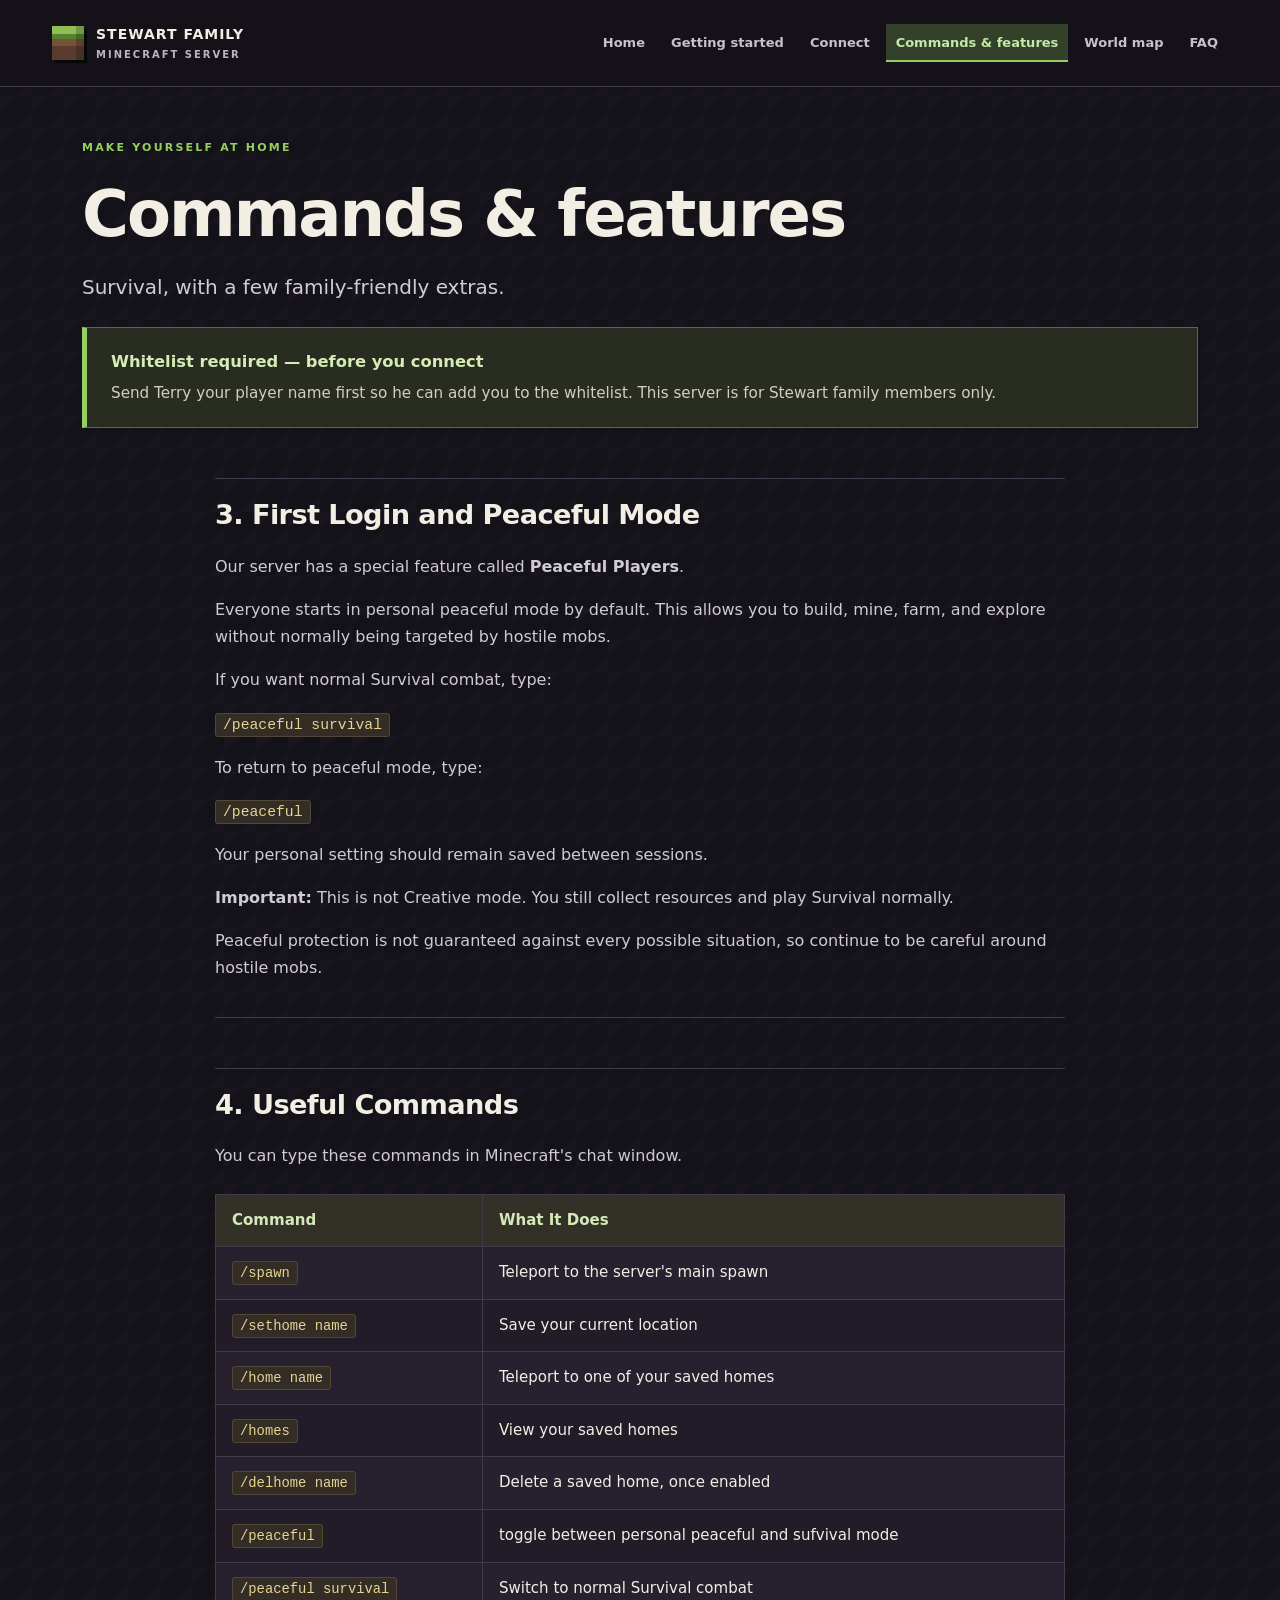
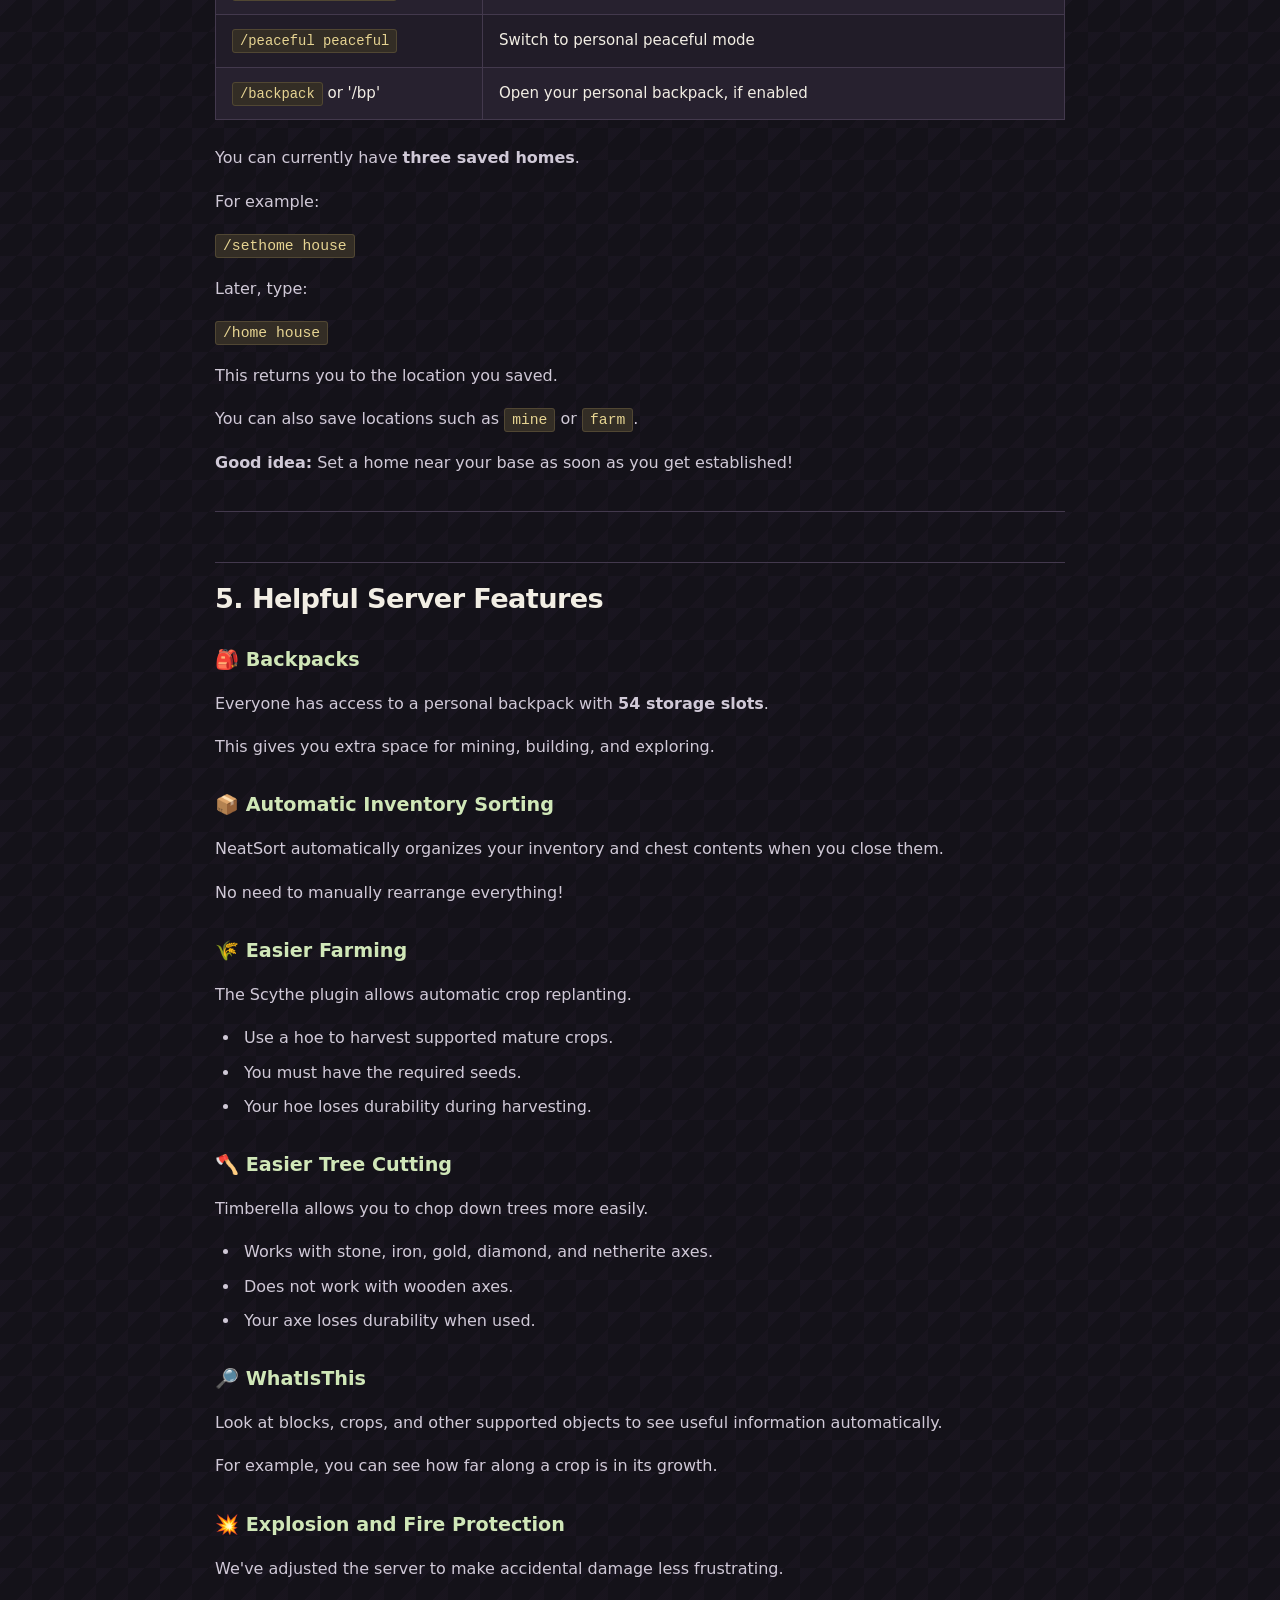
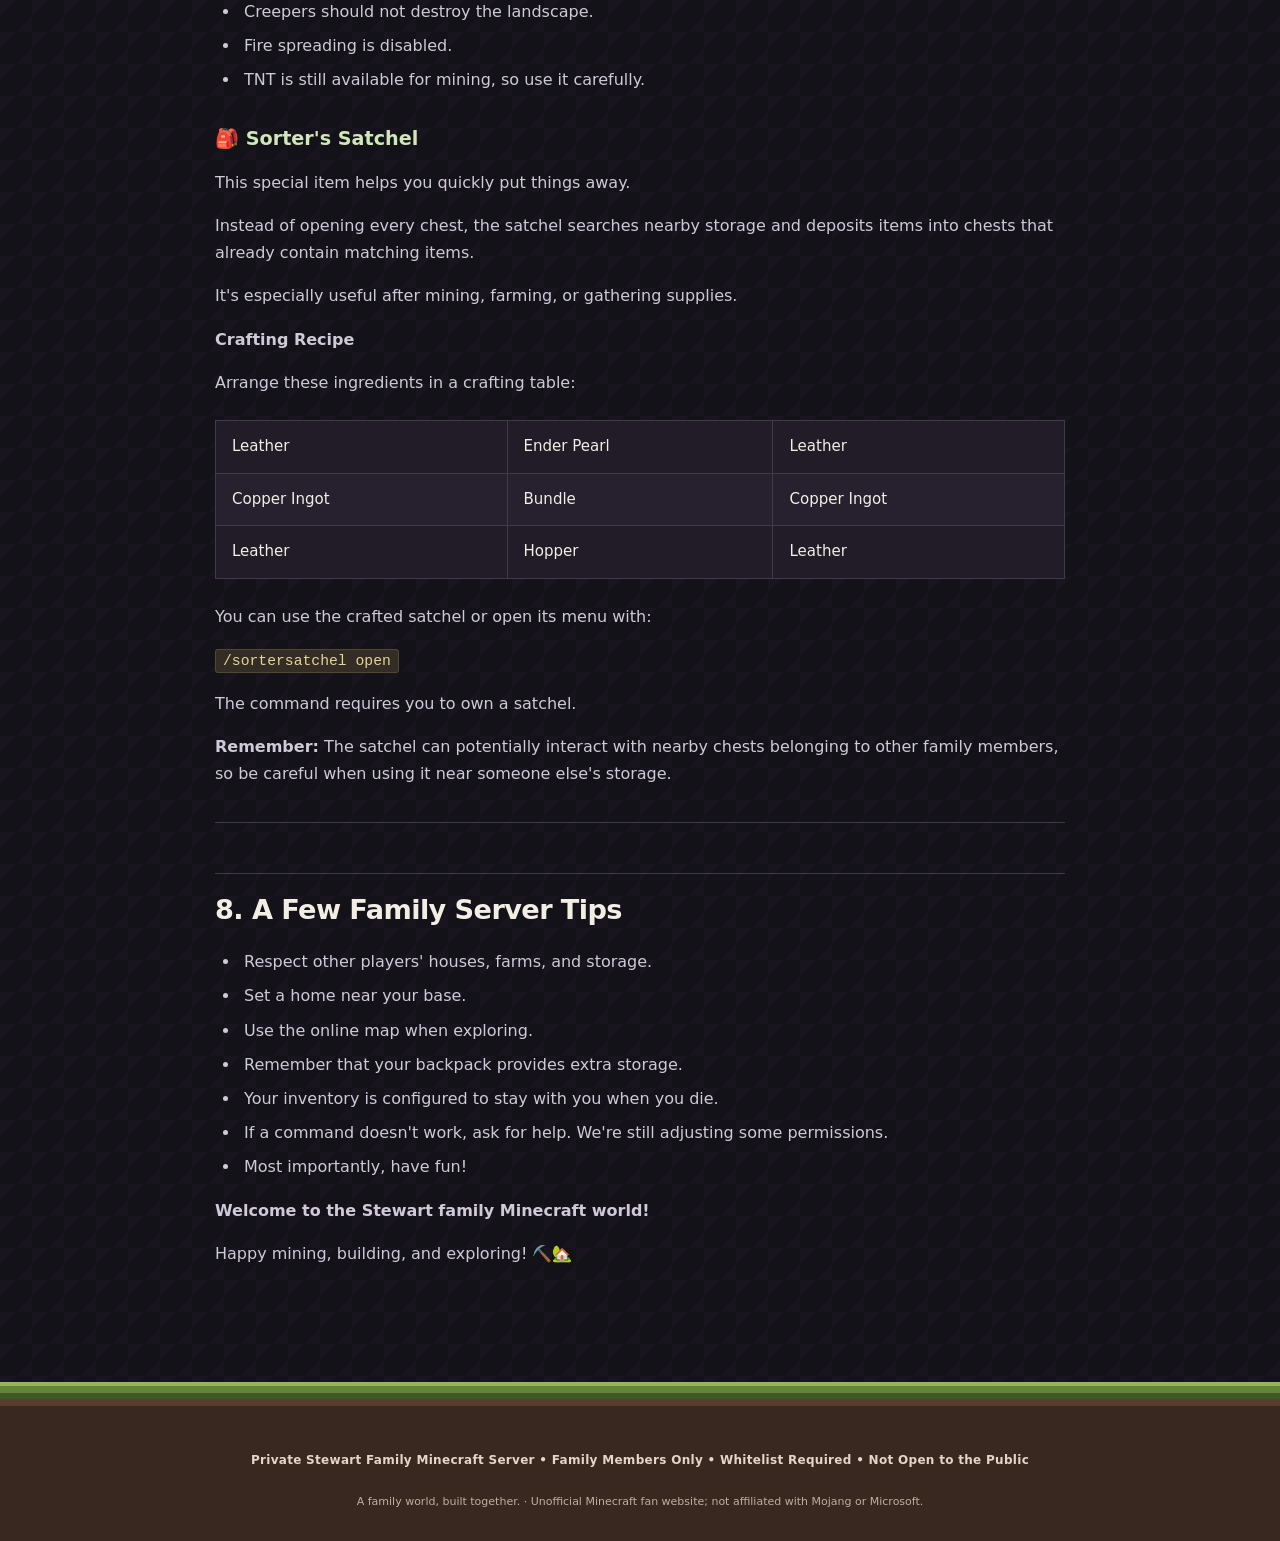
==== commands-features.html @ 66eeb207 "Add files via upload" ====
<!doctype html><html lang="en"><head><meta charset="utf-8"><meta name="viewport" content="width=device-width,initial-scale=1"><meta name="description" content="Private Stewart Family Minecraft Server. Connection guide, commands, features and world map. Whitelist required."><meta name="theme-color" content="#17131f"><title>Commands & features | Stewart Family Minecraft</title><link rel="icon" href="assets/creeper.svg" type="image/svg+xml"><link rel="stylesheet" href="assets/style.css"><script src="assets/site.js" defer></script></head><body><a class="skip" href="#main">Skip to content</a><header><div class="header-inner"><a class="brand" href="index.html"><span class="grass-block" aria-hidden="true"></span><span>STEWART FAMILY<small>MINECRAFT SERVER</small></span></a><nav aria-label="Main navigation"><a href="index.html">Home</a><a href="getting-started.html">Getting started</a><a href="connect.html">Connect</a><a href="commands-features.html" aria-current="page">Commands & features</a><a href="world-map.html">World map</a><a href="faq.html">FAQ</a></nav></div></header><main id="main"><p class="eyebrow">MAKE YOURSELF AT HOME</p><h1>Commands & features</h1><p class="lead">Survival, with a few family-friendly extras.</p><aside class="notice"><strong>Whitelist required — before you connect</strong><span>Send Terry your player name first so he can add you to the whitelist. This server is for Stewart family members only.</span></aside><article class="prose"><h2 id="3-first-login-and-peaceful-mode">3. First Login and Peaceful Mode</h2>
<p>Our server has a special feature called <strong>Peaceful Players</strong>.</p>
<p>Everyone starts in personal peaceful mode by default. This allows you to build, mine, farm, and explore without normally being targeted by hostile mobs.</p>
<p>If you want normal Survival combat, type:</p>
<p><code>/peaceful survival</code></p>
<p>To return to peaceful mode, type:</p>
<p><code>/peaceful</code></p>
<p>Your personal setting should remain saved between sessions.</p>
<p><strong>Important:</strong> This is not Creative mode. You still collect resources and play Survival normally.</p>
<p>Peaceful protection is not guaranteed against every possible situation, so continue to be careful around hostile mobs.</p>
<hr>
<h2 id="4-useful-commands">4. Useful Commands</h2>
<p>You can type these commands in Minecraft&#x27;s chat window.</p>
<div class="table-wrap"><table>
<tr><th>Command</th><th>What It Does</th></tr>
<tr><td><code>/spawn</code></td><td>Teleport to the server&#x27;s main spawn</td></tr>
<tr><td><code>/sethome name</code></td><td>Save your current location</td></tr>
<tr><td><code>/home name</code></td><td>Teleport to one of your saved homes</td></tr>
<tr><td><code>/homes</code></td><td>View your saved homes</td></tr>
<tr><td><code>/delhome name</code></td><td>Delete a saved home, once enabled</td></tr>
<tr><td><code>/peaceful</code></td><td>toggle between personal peaceful  and sufvival mode</td></tr>
<tr><td><code>/peaceful survival</code></td><td>Switch to normal Survival combat</td></tr>
<tr><td><code>/peaceful peaceful</code></td><td>Switch to personal peaceful mode</td></tr>
<tr><td><code>/backpack</code> or &#x27;/bp&#x27;</td><td>Open your personal backpack, if enabled</td></tr>
</table></div>
<p>You can currently have <strong>three saved homes</strong>.</p>
<p>For example:</p>
<p><code>/sethome house</code></p>
<p>Later, type:</p>
<p><code>/home house</code></p>
<p>This returns you to the location you saved.</p>
<p>You can also save locations such as <code>mine</code> or <code>farm</code>.</p>
<p><strong>Good idea:</strong> Set a home near your base as soon as you get established!</p>
<hr>
<h2 id="5-helpful-server-features">5. Helpful Server Features</h2>
<h3 id="backpacks">🎒 Backpacks</h3>
<p>Everyone has access to a personal backpack with <strong>54 storage slots</strong>.</p>
<p>This gives you extra space for mining, building, and exploring.</p>
<h3 id="automatic-inventory-sorting">📦 Automatic Inventory Sorting</h3>
<p>NeatSort automatically organizes your inventory and chest contents when you close them.</p>
<p>No need to manually rearrange everything!</p>
<h3 id="easier-farming">🌾 Easier Farming</h3>
<p>The Scythe plugin allows automatic crop replanting.</p>
<ul>
<li>Use a hoe to harvest supported mature crops.
</li>
<li>You must have the required seeds.
</li>
<li>Your hoe loses durability during harvesting.
</li></ul>
<h3 id="easier-tree-cutting">🪓 Easier Tree Cutting</h3>
<p>Timberella allows you to chop down trees more easily.</p>
<ul>
<li>Works with stone, iron, gold, diamond, and netherite axes.
</li>
<li>Does not work with wooden axes.
</li>
<li>Your axe loses durability when used.
</li></ul>
<h3 id="whatisthis">🔎 WhatIsThis</h3>
<p>Look at blocks, crops, and other supported objects to see useful information automatically.</p>
<p>For example, you can see how far along a crop is in its growth.</p>
<h3 id="explosion-and-fire-protection">💥 Explosion and Fire Protection</h3>
<p>We&#x27;ve adjusted the server to make accidental damage less frustrating.</p>
<ul>
<li>Creepers should not destroy the landscape.
</li>
<li>Fire spreading is disabled.
</li>
<li>TNT is still available for mining, so use it carefully.
</li></ul>
<h3 id="sorter-s-satchel">🎒 Sorter&#x27;s Satchel</h3>
<p>This special item helps you quickly put things away.</p>
<p>Instead of opening every chest, the satchel searches nearby storage and deposits items into chests that already contain matching items.</p>
<p>It&#x27;s especially useful after mining, farming, or gathering supplies.</p>
<p><strong>Crafting Recipe</strong></p>
<p>Arrange these ingredients in a crafting table:</p>
<div class="table-wrap"><table>
<tr><td>Leather</td><td>Ender Pearl</td><td>Leather</td></tr>
<tr><td>Copper Ingot</td><td>Bundle</td><td>Copper Ingot</td></tr>
<tr><td>Leather</td><td>Hopper</td><td>Leather</td></tr>
</table></div>
<p>You can use the crafted satchel or open its menu with:</p>
<p><code>/sortersatchel open</code></p>
<p>The command requires you to own a satchel.</p>
<p><strong>Remember:</strong> The satchel can potentially interact with nearby chests belonging to other family members, so be careful when using it near someone else&#x27;s storage.</p>
<hr>
<h2 id="8-a-few-family-server-tips">8. A Few Family Server Tips</h2>
<ul>
<li>Respect other players&#x27; houses, farms, and storage.
</li>
<li>Set a home near your base.
</li>
<li>Use the online map when exploring.
</li>
<li>Remember that your backpack provides extra storage.
</li>
<li>Your inventory is configured to stay with you when you die.
</li>
<li>If a command doesn&#x27;t work, ask for help. We&#x27;re still adjusting some permissions.
</li>
<li>Most importantly, have fun!
</li></ul>
<p><strong>Welcome to the Stewart family Minecraft world!</strong></p>
<p>Happy mining, building, and exploring! ⛏️🏡</p></article></main><footer><p>Private Stewart Family Minecraft Server • Family Members Only • Whitelist Required • Not Open to the Public</p><small>A family world, built together. · Unofficial Minecraft fan website; not affiliated with Mojang or Microsoft.</small></footer><div class="toast" role="status" aria-live="polite"></div></body></html>
---- assets/style.css ----
:root{color-scheme:dark;--bg:#141219;--panel:#211d28;--ink:#f2eee4;--muted:#bbb5c0;--green:#95cf62;--edge:#43394d}*{box-sizing:border-box}html{scroll-behavior:smooth;scroll-padding-top:24px}body{margin:0;background:linear-gradient(135deg,#241c2c55 25%,transparent 25%) 0 0/32px 32px,linear-gradient(315deg,#241c2c44 25%,transparent 25%) 0 0/32px 32px,var(--bg);color:var(--ink);font:16px/1.7 system-ui,-apple-system,sans-serif}a{color:var(--green);text-underline-offset:4px}a:hover{color:#d7fbb6}button,a{touch-action:manipulation}button,.button{font:700 .9rem/1.4 system-ui;cursor:pointer;display:inline-block;border:2px solid #ace078;border-bottom:5px solid #46752d;background:var(--green);color:#172310;padding:13px 20px;text-decoration:none;border-radius:2px}button:hover,.button:hover{background:#b4e589;color:#172310;transform:translateY(-1px)}button:focus-visible,a:focus-visible,summary:focus-visible{outline:3px solid #f3d38b;outline-offset:5px}.secondary{background:#302838;color:var(--ink);border-color:#66536f;border-bottom-color:#100d14}.secondary:hover{background:#44344f;color:white}header{background:#151219ed;border-bottom:1px solid var(--edge)}.header-inner{max-width:1240px;margin:auto;padding:24px 32px;display:flex;gap:32px;align-items:center;justify-content:space-between}.brand{display:flex;align-items:center;gap:12px;text-decoration:none;color:var(--ink);font-weight:900;letter-spacing:1px;font-size:14px;line-height:1.3}.brand small{display:block;font-size:10px;font-weight:600;letter-spacing:2px;color:var(--muted);margin-top:4px}.grass-block{display:block;flex-shrink:0;width:32px;height:34px;background:linear-gradient(#90bd54 0 23%,#568331 23% 38%,#775037 38% 60%,#593c2e 60%);box-shadow:inset -8px 0 #0003,3px 3px #08070a}nav{display:flex;gap:6px;flex-wrap:wrap}nav a{font-size:13px;font-weight:650;text-decoration:none;color:#c8c0ce;padding:8px 10px}nav a[aria-current]{background:#33402a;color:#c5e9a7;box-shadow:inset 0 -2px var(--green)}main{max-width:1180px;margin:auto;padding:36px 32px 80px;min-height:75vh}.eyebrow{font-size:11px;letter-spacing:2.2px;color:var(--green);font-weight:800;display:block}h1,h2,h3{line-height:1.15;color:var(--ink)}h1{font-size:clamp(2.4rem,5vw,4.1rem);letter-spacing:-2px;margin:20px 0}h2{font-size:1.7rem;letter-spacing:-.6px}h3{font-size:1.2rem}p{margin:16px 0}.lead{font-size:1.25rem;color:#d2cbd7;line-height:1.6}.hero{display:grid;grid-template-columns:140px 1fr 145px;align-items:center;gap:30px;padding:28px 0 56px;text-align:center}.hero h1{font-size:clamp(2.5rem,4.6vw,3.9rem);text-shadow:3px 4px #08070b;letter-spacing:-1.8px}.hero h1 span{display:block;color:var(--green);font-size:.58em;letter-spacing:.3px;margin-top:12px}.hero .lead{font-size:1.6rem;line-height:1.4;font-weight:650}.hero p:not(.eyebrow){max-width:580px;margin:20px auto;color:#c7becf}.mob{width:100%;filter:drop-shadow(9px 12px 0 #0005);image-rendering:pixelated}.sheep{transform:translateY(32px)}.actions{display:flex;gap:12px;flex-wrap:wrap;margin:26px 0}.hero .actions{justify-content:center}.notice{background:#292c20;border:1px solid #5c693e;border-left:5px solid var(--green);padding:20px 24px;margin:24px 0}.notice strong{display:block;color:#d5ecb7;font-size:1.02rem}.notice span{display:block;color:#d0d0be;margin-top:5px;font-size:.95rem}.server-bar{display:flex;align-items:center;justify-content:space-between;gap:20px;flex-wrap:wrap;background:#1d1923;border:1px solid var(--edge);padding:26px 30px;margin:26px 0 36px;box-shadow:0 5px #0c0a0f}.server-bar strong{display:block;font-size:clamp(1.1rem,3vw,1.65rem);letter-spacing:.4px}.server-bar p{margin:0;color:var(--muted);font-size:13px}.server-bar p span{padding:0 10px}.grid{display:grid;grid-template-columns:repeat(3,1fr);gap:20px}.card{display:block;background:linear-gradient(120deg,#292330,#1e1a24);border:1px solid var(--edge);border-top:4px solid #674b39;padding:26px;text-decoration:none;color:var(--muted)}.card:hover{border-color:var(--green);color:var(--ink)}.card h2{font-size:1.4rem}.card p{font-size:14px}.card>span:last-child{font-size:13px;color:var(--green);font-weight:700}.number{font:700 11px monospace;letter-spacing:1px;color:#aaa0b5}.callout{padding:25px 0;margin-top:32px;border-top:1px solid var(--edge);color:var(--muted)}.callout h2{font-size:1.6rem}.prose{max-width:850px;margin:35px auto}.prose h1{font-size:2rem}.prose h2{margin-top:50px;padding-top:20px;border-top:1px solid var(--edge)}.prose h3{margin-top:34px;color:#d0e7b8}.prose p,.prose li{color:#d0c9d7}.prose li{padding-left:4px;margin:7px 0}.prose ul,.prose ol{padding-left:25px}.prose hr{border:0;border-top:1px solid var(--edge);margin:35px 0}code{color:#e6d492;background:#332d25;padding:3px 7px;border:1px solid #514733;border-radius:3px;font-size:.92em;overflow-wrap:anywhere}.table-wrap{overflow-x:auto;margin:24px 0}table{border-collapse:collapse;width:100%;font-size:.94rem}th,td{border:1px solid var(--edge);padding:13px 16px;text-align:left}th{background:#323027;color:#d4e9b9}td{background:#211c28}tr:nth-child(even) td{background:#27212f}.source-note,.small{font-size:13px;color:var(--muted)}.jump{display:flex;gap:20px;flex-wrap:wrap;margin:28px 0}.map-panel{display:grid;grid-template-columns:1fr 1.2fr;gap:36px;background:#211d28;border:1px solid var(--edge);padding:35px;margin:35px 0}.map-art{min-height:250px;display:grid;place-items:center;background:linear-gradient(45deg,transparent 42%,#637d9b 42% 54%,transparent 54%),repeating-conic-gradient(#4a653b 0% 25%,#354d32 0% 50%) 0/64px 64px;box-shadow:inset 0 0 0 10px #0003}.map-art span{font-size:90px;color:#f3db9e;text-shadow:5px 5px #0009}.faq{max-width:850px;margin:36px auto}details{border:1px solid var(--edge);background:#211c28;margin:12px 0;padding:0 22px}summary{padding:20px 0;cursor:pointer;font-weight:700;color:#e1daca}details p{color:var(--muted);padding-bottom:12px}footer{background:linear-gradient(#628638 0 7px,#3d5927 7px 13px,#583c2c 13px 20px,#38281f 20px);border-top:4px solid #96b45e;padding:48px 24px 32px;text-align:center;color:#e2d7c9}footer p{font-size:12px;font-weight:750;letter-spacing:.3px}footer small{color:#c1af9e;font-size:11px}.skip{position:absolute;top:-100px;background:#151219;padding:15px;z-index:10}.skip:focus{top:0}.toast{position:fixed;bottom:25px;left:50%;transform:translateX(-50%);background:#e2eacb;color:#182210;padding:12px 20px;box-shadow:0 4px 20px #0008;display:none}.toast.show{display:block}@media(max-width:1000px){.header-inner{flex-direction:column;align-items:flex-start;gap:18px}.hero{grid-template-columns:90px 1fr 90px;gap:15px}.grid{gap:12px}.card{padding:20px}}@media(max-width:650px){main{padding:25px 20px 50px}.header-inner{padding:20px}nav{gap:2px}nav a{font-size:12px;padding:8px}.hero{grid-template-columns:1fr 1fr;padding:16px 0 30px;gap:18px}.hero>div{grid-column:1/-1;grid-row:1}.mob{width:75px;justify-self:center}.sheep{transform:none;width:100px}.hero h1{font-size:2.7rem}.hero .lead{font-size:1.3rem}.grid{grid-template-columns:1fr}.server-bar{padding:22px}.notice{padding:18px}.map-panel{grid-template-columns:1fr;padding:22px}.map-art{min-height:160px}.map-panel h2{font-size:1.4rem}h1{letter-spacing:-1px}.prose h2{font-size:1.5rem}th,td{padding:10px;min-width:100px}}@media(prefers-reduced-motion:reduce){html{scroll-behavior:auto}*{transition:none!important}}@media print{body{background:white;color:black}header,footer,.actions,.toast,.skip{display:none}main{max-width:none;padding:0}.prose{max-width:none}.prose p,.prose li,h1,h2,h3{color:black!important}code,td,th,.notice{background:white;color:black}a{color:black}.table-wrap{overflow:visible}h2,h3{break-after:avoid}tr{break-inside:avoid}}
.prose a{overflow-wrap:anywhere}.server-bar>div{min-width:0}.server-bar strong{overflow-wrap:anywhere}
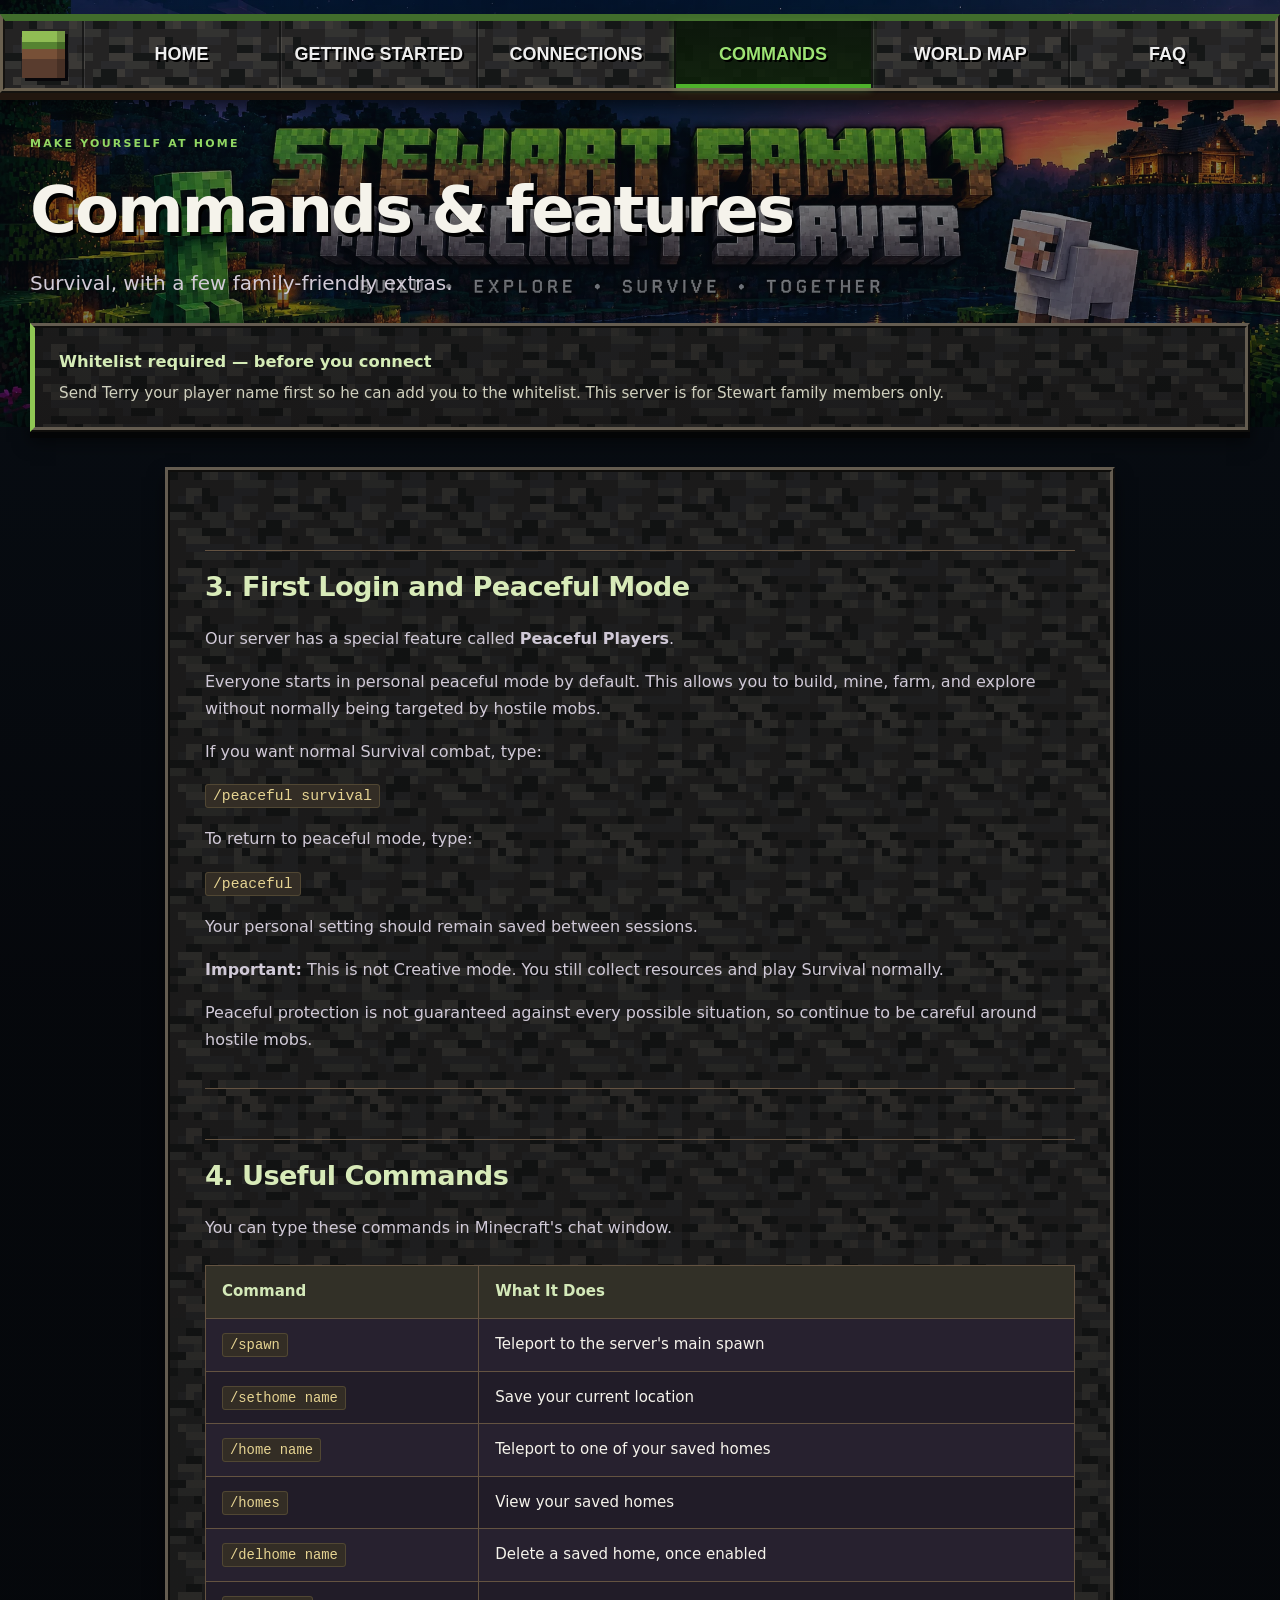
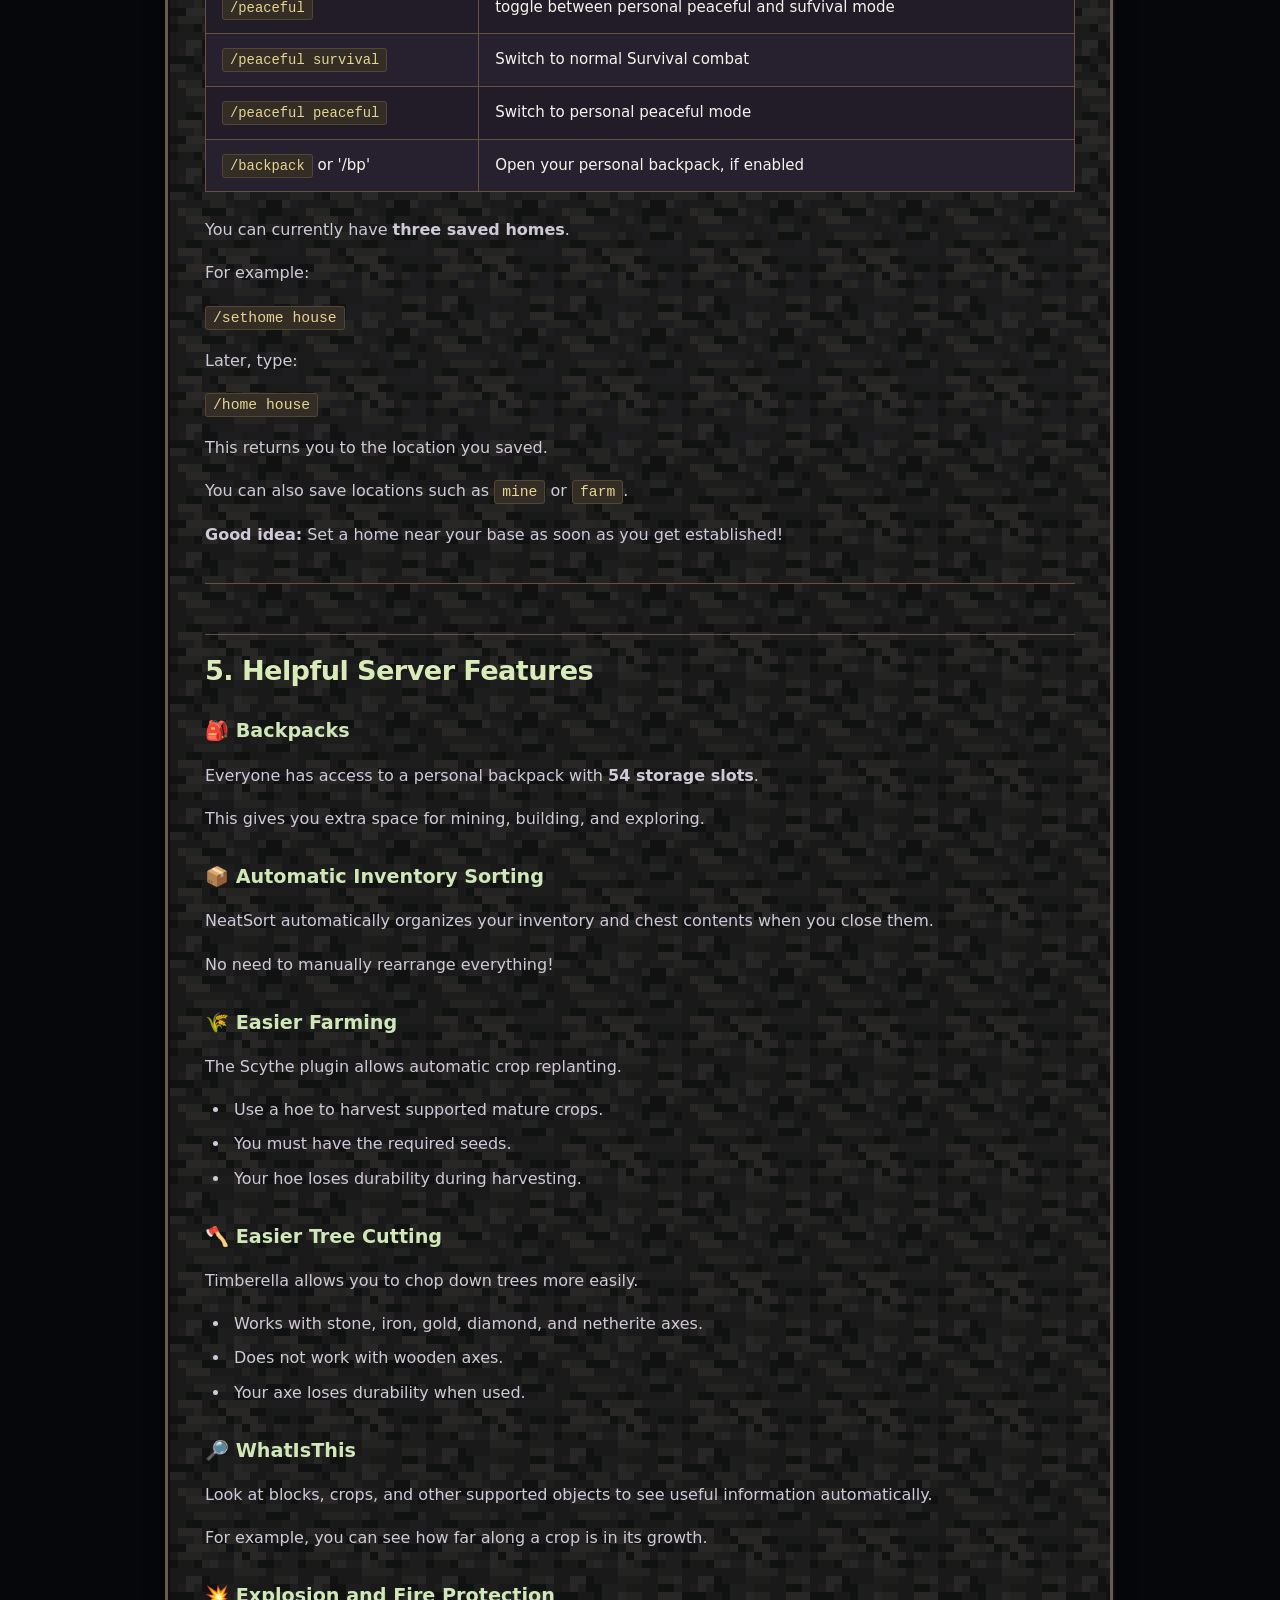
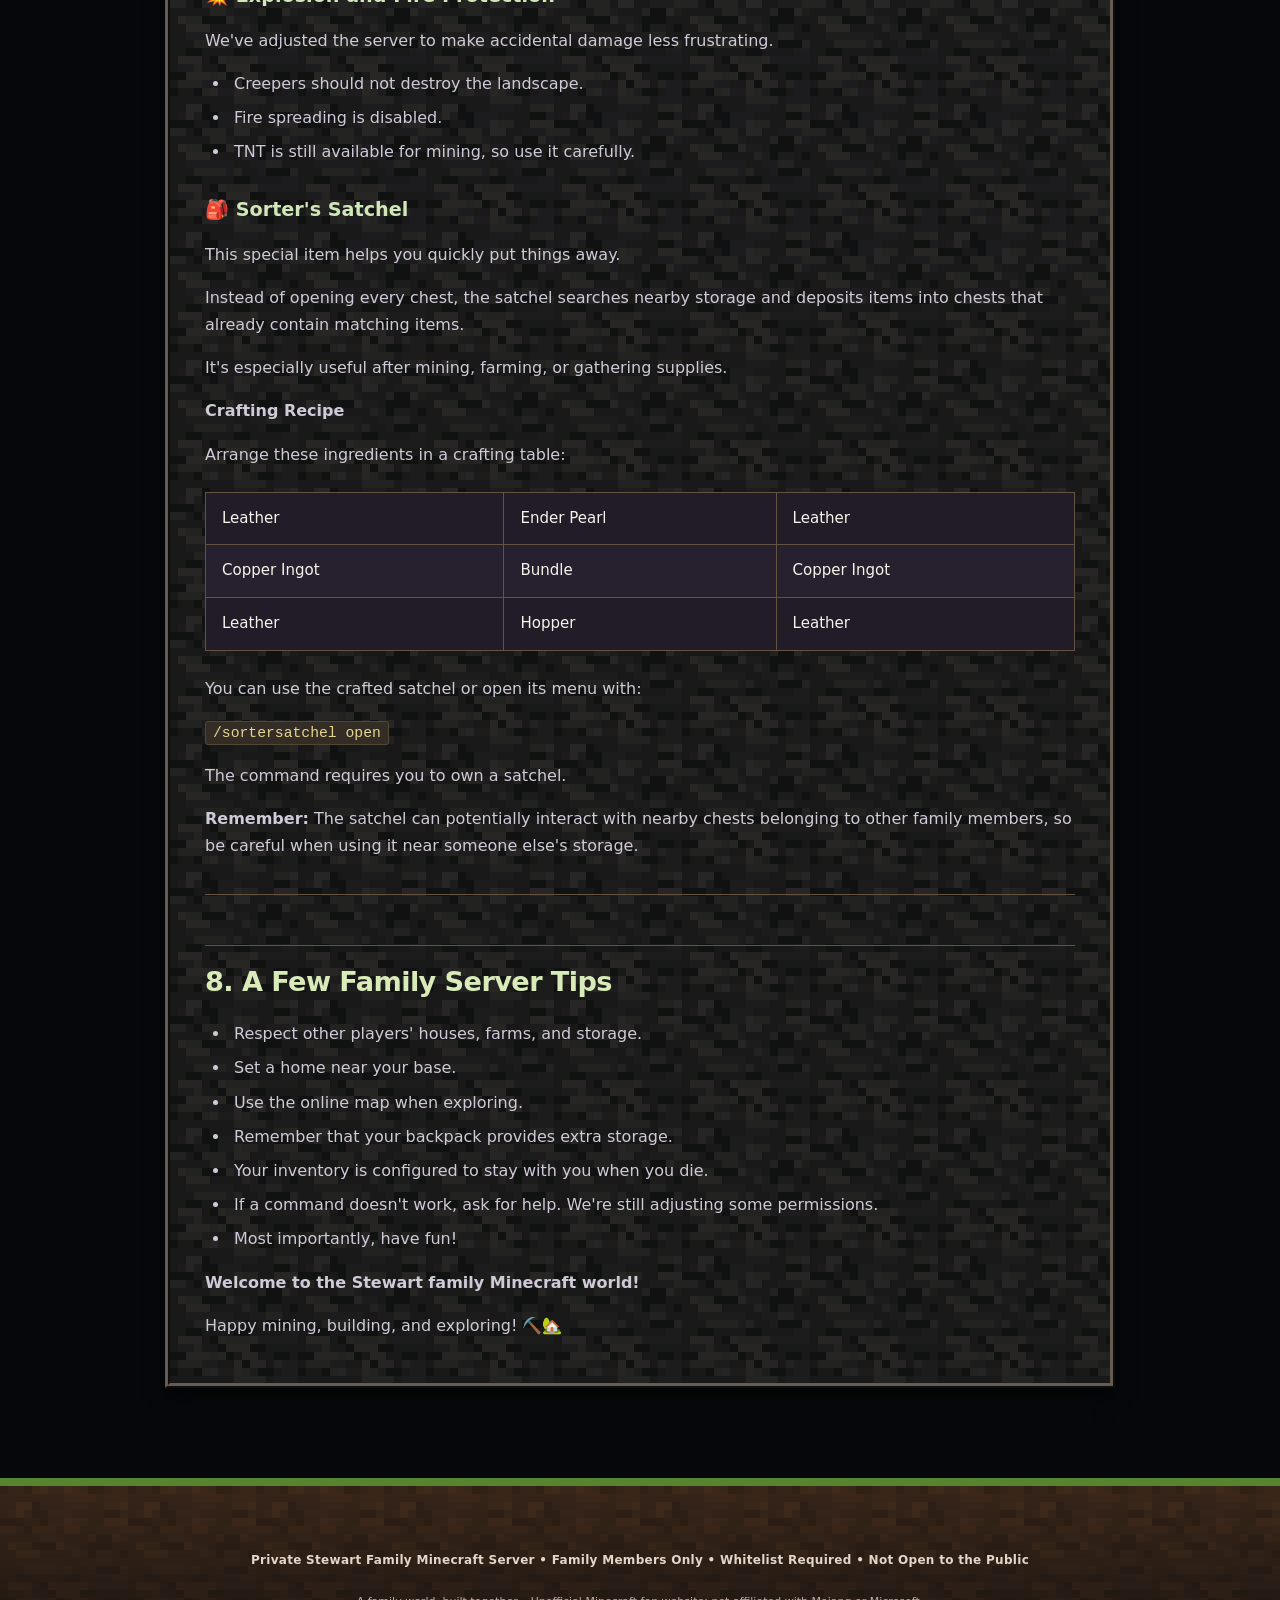
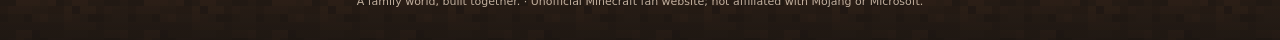
==== commit b5f8f30d: "Update website to match Minecraft design Update website to match Minecraft design" ====
--- a/commands-features.html
+++ b/commands-features.html
@@ -1,4 +1,5 @@
-<!doctype html><html lang="en"><head><meta charset="utf-8"><meta name="viewport" content="width=device-width,initial-scale=1"><meta name="description" content="Private Stewart Family Minecraft Server. Connection guide, commands, features and world map. Whitelist required."><meta name="theme-color" content="#17131f"><title>Commands & features | Stewart Family Minecraft</title><link rel="icon" href="assets/creeper.svg" type="image/svg+xml"><link rel="stylesheet" href="assets/style.css"><script src="assets/site.js" defer></script></head><body><a class="skip" href="#main">Skip to content</a><header><div class="header-inner"><a class="brand" href="index.html"><span class="grass-block" aria-hidden="true"></span><span>STEWART FAMILY<small>MINECRAFT SERVER</small></span></a><nav aria-label="Main navigation"><a href="index.html">Home</a><a href="getting-started.html">Getting started</a><a href="connect.html">Connect</a><a href="commands-features.html" aria-current="page">Commands & features</a><a href="world-map.html">World map</a><a href="faq.html">FAQ</a></nav></div></header><main id="main"><p class="eyebrow">MAKE YOURSELF AT HOME</p><h1>Commands & features</h1><p class="lead">Survival, with a few family-friendly extras.</p><aside class="notice"><strong>Whitelist required — before you connect</strong><span>Send Terry your player name first so he can add you to the whitelist. This server is for Stewart family members only.</span></aside><article class="prose"><h2 id="3-first-login-and-peaceful-mode">3. First Login and Peaceful Mode</h2>
+<!DOCTYPE html>
+<html lang="en"><head><meta charset="utf-8"/><meta content="width=device-width,initial-scale=1" name="viewport"/><meta content="Private Stewart Family Minecraft Server. Connection guide, commands, features and world map. Whitelist required." name="description"/><meta content="#17131f" name="theme-color"/><title>Commands &amp; features | Stewart Family Minecraft</title><link href="assets/creeper.svg" rel="icon" type="image/svg+xml"/><link href="assets/style.css" rel="stylesheet"/><script defer="" src="assets/site.js"></script></head><body class="inner-page"><a class="skip" href="#main">Skip to content</a><header><div class="header-inner"><a class="brand" href="index.html"><span aria-hidden="true" class="grass-block"></span><span>STEWART FAMILY<small>MINECRAFT SERVER</small></span></a><nav aria-label="Main navigation"><a href="index.html">Home</a><a href="getting-started.html">Getting started</a><a href="connect.html">Connections</a><a aria-current="page" href="commands-features.html">Commands</a><a href="world-map.html">World map</a><a href="faq.html">FAQ</a></nav></div></header><main id="main"><p class="eyebrow">MAKE YOURSELF AT HOME</p><h1>Commands &amp; features</h1><p class="lead">Survival, with a few family-friendly extras.</p><aside class="notice"><strong>Whitelist required — before you connect</strong><span>Send Terry your player name first so he can add you to the whitelist. This server is for Stewart family members only.</span></aside><article class="prose"><h2 id="3-first-login-and-peaceful-mode">3. First Login and Peaceful Mode</h2>
 <p>Our server has a special feature called <strong>Peaceful Players</strong>.</p>
 <p>Everyone starts in personal peaceful mode by default. This allows you to build, mine, farm, and explore without normally being targeted by hostile mobs.</p>
 <p>If you want normal Survival combat, type:</p>
@@ -8,12 +9,12 @@
 <p>Your personal setting should remain saved between sessions.</p>
 <p><strong>Important:</strong> This is not Creative mode. You still collect resources and play Survival normally.</p>
 <p>Peaceful protection is not guaranteed against every possible situation, so continue to be careful around hostile mobs.</p>
-<hr>
+<hr/>
 <h2 id="4-useful-commands">4. Useful Commands</h2>
-<p>You can type these commands in Minecraft&#x27;s chat window.</p>
+<p>You can type these commands in Minecraft's chat window.</p>
 <div class="table-wrap"><table>
 <tr><th>Command</th><th>What It Does</th></tr>
-<tr><td><code>/spawn</code></td><td>Teleport to the server&#x27;s main spawn</td></tr>
+<tr><td><code>/spawn</code></td><td>Teleport to the server's main spawn</td></tr>
 <tr><td><code>/sethome name</code></td><td>Save your current location</td></tr>
 <tr><td><code>/home name</code></td><td>Teleport to one of your saved homes</td></tr>
 <tr><td><code>/homes</code></td><td>View your saved homes</td></tr>
@@ -21,7 +22,7 @@
 <tr><td><code>/peaceful</code></td><td>toggle between personal peaceful  and sufvival mode</td></tr>
 <tr><td><code>/peaceful survival</code></td><td>Switch to normal Survival combat</td></tr>
 <tr><td><code>/peaceful peaceful</code></td><td>Switch to personal peaceful mode</td></tr>
-<tr><td><code>/backpack</code> or &#x27;/bp&#x27;</td><td>Open your personal backpack, if enabled</td></tr>
+<tr><td><code>/backpack</code> or '/bp'</td><td>Open your personal backpack, if enabled</td></tr>
 </table></div>
 <p>You can currently have <strong>three saved homes</strong>.</p>
 <p>For example:</p>
@@ -31,7 +32,7 @@
 <p>This returns you to the location you saved.</p>
 <p>You can also save locations such as <code>mine</code> or <code>farm</code>.</p>
 <p><strong>Good idea:</strong> Set a home near your base as soon as you get established!</p>
-<hr>
+<hr/>
 <h2 id="5-helpful-server-features">5. Helpful Server Features</h2>
 <h3 id="backpacks">🎒 Backpacks</h3>
 <p>Everyone has access to a personal backpack with <strong>54 storage slots</strong>.</p>
@@ -61,7 +62,7 @@
 <p>Look at blocks, crops, and other supported objects to see useful information automatically.</p>
 <p>For example, you can see how far along a crop is in its growth.</p>
 <h3 id="explosion-and-fire-protection">💥 Explosion and Fire Protection</h3>
-<p>We&#x27;ve adjusted the server to make accidental damage less frustrating.</p>
+<p>We've adjusted the server to make accidental damage less frustrating.</p>
 <ul>
 <li>Creepers should not destroy the landscape.
 </li>
@@ -69,10 +70,10 @@
 </li>
 <li>TNT is still available for mining, so use it carefully.
 </li></ul>
-<h3 id="sorter-s-satchel">🎒 Sorter&#x27;s Satchel</h3>
+<h3 id="sorter-s-satchel">🎒 Sorter's Satchel</h3>
 <p>This special item helps you quickly put things away.</p>
 <p>Instead of opening every chest, the satchel searches nearby storage and deposits items into chests that already contain matching items.</p>
-<p>It&#x27;s especially useful after mining, farming, or gathering supplies.</p>
+<p>It's especially useful after mining, farming, or gathering supplies.</p>
 <p><strong>Crafting Recipe</strong></p>
 <p>Arrange these ingredients in a crafting table:</p>
 <div class="table-wrap"><table>
@@ -83,11 +84,11 @@
 <p>You can use the crafted satchel or open its menu with:</p>
 <p><code>/sortersatchel open</code></p>
 <p>The command requires you to own a satchel.</p>
-<p><strong>Remember:</strong> The satchel can potentially interact with nearby chests belonging to other family members, so be careful when using it near someone else&#x27;s storage.</p>
-<hr>
+<p><strong>Remember:</strong> The satchel can potentially interact with nearby chests belonging to other family members, so be careful when using it near someone else's storage.</p>
+<hr/>
 <h2 id="8-a-few-family-server-tips">8. A Few Family Server Tips</h2>
 <ul>
-<li>Respect other players&#x27; houses, farms, and storage.
+<li>Respect other players' houses, farms, and storage.
 </li>
 <li>Set a home near your base.
 </li>
@@ -97,9 +98,9 @@
 </li>
 <li>Your inventory is configured to stay with you when you die.
 </li>
-<li>If a command doesn&#x27;t work, ask for help. We&#x27;re still adjusting some permissions.
+<li>If a command doesn't work, ask for help. We're still adjusting some permissions.
 </li>
 <li>Most importantly, have fun!
 </li></ul>
 <p><strong>Welcome to the Stewart family Minecraft world!</strong></p>
-<p>Happy mining, building, and exploring! ⛏️🏡</p></article></main><footer><p>Private Stewart Family Minecraft Server • Family Members Only • Whitelist Required • Not Open to the Public</p><small>A family world, built together. · Unofficial Minecraft fan website; not affiliated with Mojang or Microsoft.</small></footer><div class="toast" role="status" aria-live="polite"></div></body></html>+<p>Happy mining, building, and exploring! ⛏️🏡</p></article></main><footer><p>Private Stewart Family Minecraft Server • Family Members Only • Whitelist Required • Not Open to the Public</p><small>A family world, built together. · Unofficial Minecraft fan website; not affiliated with Mojang or Microsoft.</small></footer><div aria-live="polite" class="toast" role="status"></div></body></html>
--- a/assets/style.css
+++ b/assets/style.css
@@ -1,2 +1,5 @@
 :root{color-scheme:dark;--bg:#141219;--panel:#211d28;--ink:#f2eee4;--muted:#bbb5c0;--green:#95cf62;--edge:#43394d}*{box-sizing:border-box}html{scroll-behavior:smooth;scroll-padding-top:24px}body{margin:0;background:linear-gradient(135deg,#241c2c55 25%,transparent 25%) 0 0/32px 32px,linear-gradient(315deg,#241c2c44 25%,transparent 25%) 0 0/32px 32px,var(--bg);color:var(--ink);font:16px/1.7 system-ui,-apple-system,sans-serif}a{color:var(--green);text-underline-offset:4px}a:hover{color:#d7fbb6}button,a{touch-action:manipulation}button,.button{font:700 .9rem/1.4 system-ui;cursor:pointer;display:inline-block;border:2px solid #ace078;border-bottom:5px solid #46752d;background:var(--green);color:#172310;padding:13px 20px;text-decoration:none;border-radius:2px}button:hover,.button:hover{background:#b4e589;color:#172310;transform:translateY(-1px)}button:focus-visible,a:focus-visible,summary:focus-visible{outline:3px solid #f3d38b;outline-offset:5px}.secondary{background:#302838;color:var(--ink);border-color:#66536f;border-bottom-color:#100d14}.secondary:hover{background:#44344f;color:white}header{background:#151219ed;border-bottom:1px solid var(--edge)}.header-inner{max-width:1240px;margin:auto;padding:24px 32px;display:flex;gap:32px;align-items:center;justify-content:space-between}.brand{display:flex;align-items:center;gap:12px;text-decoration:none;color:var(--ink);font-weight:900;letter-spacing:1px;font-size:14px;line-height:1.3}.brand small{display:block;font-size:10px;font-weight:600;letter-spacing:2px;color:var(--muted);margin-top:4px}.grass-block{display:block;flex-shrink:0;width:32px;height:34px;background:linear-gradient(#90bd54 0 23%,#568331 23% 38%,#775037 38% 60%,#593c2e 60%);box-shadow:inset -8px 0 #0003,3px 3px #08070a}nav{display:flex;gap:6px;flex-wrap:wrap}nav a{font-size:13px;font-weight:650;text-decoration:none;color:#c8c0ce;padding:8px 10px}nav a[aria-current]{background:#33402a;color:#c5e9a7;box-shadow:inset 0 -2px var(--green)}main{max-width:1180px;margin:auto;padding:36px 32px 80px;min-height:75vh}.eyebrow{font-size:11px;letter-spacing:2.2px;color:var(--green);font-weight:800;display:block}h1,h2,h3{line-height:1.15;color:var(--ink)}h1{font-size:clamp(2.4rem,5vw,4.1rem);letter-spacing:-2px;margin:20px 0}h2{font-size:1.7rem;letter-spacing:-.6px}h3{font-size:1.2rem}p{margin:16px 0}.lead{font-size:1.25rem;color:#d2cbd7;line-height:1.6}.hero{display:grid;grid-template-columns:140px 1fr 145px;align-items:center;gap:30px;padding:28px 0 56px;text-align:center}.hero h1{font-size:clamp(2.5rem,4.6vw,3.9rem);text-shadow:3px 4px #08070b;letter-spacing:-1.8px}.hero h1 span{display:block;color:var(--green);font-size:.58em;letter-spacing:.3px;margin-top:12px}.hero .lead{font-size:1.6rem;line-height:1.4;font-weight:650}.hero p:not(.eyebrow){max-width:580px;margin:20px auto;color:#c7becf}.mob{width:100%;filter:drop-shadow(9px 12px 0 #0005);image-rendering:pixelated}.sheep{transform:translateY(32px)}.actions{display:flex;gap:12px;flex-wrap:wrap;margin:26px 0}.hero .actions{justify-content:center}.notice{background:#292c20;border:1px solid #5c693e;border-left:5px solid var(--green);padding:20px 24px;margin:24px 0}.notice strong{display:block;color:#d5ecb7;font-size:1.02rem}.notice span{display:block;color:#d0d0be;margin-top:5px;font-size:.95rem}.server-bar{display:flex;align-items:center;justify-content:space-between;gap:20px;flex-wrap:wrap;background:#1d1923;border:1px solid var(--edge);padding:26px 30px;margin:26px 0 36px;box-shadow:0 5px #0c0a0f}.server-bar strong{display:block;font-size:clamp(1.1rem,3vw,1.65rem);letter-spacing:.4px}.server-bar p{margin:0;color:var(--muted);font-size:13px}.server-bar p span{padding:0 10px}.grid{display:grid;grid-template-columns:repeat(3,1fr);gap:20px}.card{display:block;background:linear-gradient(120deg,#292330,#1e1a24);border:1px solid var(--edge);border-top:4px solid #674b39;padding:26px;text-decoration:none;color:var(--muted)}.card:hover{border-color:var(--green);color:var(--ink)}.card h2{font-size:1.4rem}.card p{font-size:14px}.card>span:last-child{font-size:13px;color:var(--green);font-weight:700}.number{font:700 11px monospace;letter-spacing:1px;color:#aaa0b5}.callout{padding:25px 0;margin-top:32px;border-top:1px solid var(--edge);color:var(--muted)}.callout h2{font-size:1.6rem}.prose{max-width:850px;margin:35px auto}.prose h1{font-size:2rem}.prose h2{margin-top:50px;padding-top:20px;border-top:1px solid var(--edge)}.prose h3{margin-top:34px;color:#d0e7b8}.prose p,.prose li{color:#d0c9d7}.prose li{padding-left:4px;margin:7px 0}.prose ul,.prose ol{padding-left:25px}.prose hr{border:0;border-top:1px solid var(--edge);margin:35px 0}code{color:#e6d492;background:#332d25;padding:3px 7px;border:1px solid #514733;border-radius:3px;font-size:.92em;overflow-wrap:anywhere}.table-wrap{overflow-x:auto;margin:24px 0}table{border-collapse:collapse;width:100%;font-size:.94rem}th,td{border:1px solid var(--edge);padding:13px 16px;text-align:left}th{background:#323027;color:#d4e9b9}td{background:#211c28}tr:nth-child(even) td{background:#27212f}.source-note,.small{font-size:13px;color:var(--muted)}.jump{display:flex;gap:20px;flex-wrap:wrap;margin:28px 0}.map-panel{display:grid;grid-template-columns:1fr 1.2fr;gap:36px;background:#211d28;border:1px solid var(--edge);padding:35px;margin:35px 0}.map-art{min-height:250px;display:grid;place-items:center;background:linear-gradient(45deg,transparent 42%,#637d9b 42% 54%,transparent 54%),repeating-conic-gradient(#4a653b 0% 25%,#354d32 0% 50%) 0/64px 64px;box-shadow:inset 0 0 0 10px #0003}.map-art span{font-size:90px;color:#f3db9e;text-shadow:5px 5px #0009}.faq{max-width:850px;margin:36px auto}details{border:1px solid var(--edge);background:#211c28;margin:12px 0;padding:0 22px}summary{padding:20px 0;cursor:pointer;font-weight:700;color:#e1daca}details p{color:var(--muted);padding-bottom:12px}footer{background:linear-gradient(#628638 0 7px,#3d5927 7px 13px,#583c2c 13px 20px,#38281f 20px);border-top:4px solid #96b45e;padding:48px 24px 32px;text-align:center;color:#e2d7c9}footer p{font-size:12px;font-weight:750;letter-spacing:.3px}footer small{color:#c1af9e;font-size:11px}.skip{position:absolute;top:-100px;background:#151219;padding:15px;z-index:10}.skip:focus{top:0}.toast{position:fixed;bottom:25px;left:50%;transform:translateX(-50%);background:#e2eacb;color:#182210;padding:12px 20px;box-shadow:0 4px 20px #0008;display:none}.toast.show{display:block}@media(max-width:1000px){.header-inner{flex-direction:column;align-items:flex-start;gap:18px}.hero{grid-template-columns:90px 1fr 90px;gap:15px}.grid{gap:12px}.card{padding:20px}}@media(max-width:650px){main{padding:25px 20px 50px}.header-inner{padding:20px}nav{gap:2px}nav a{font-size:12px;padding:8px}.hero{grid-template-columns:1fr 1fr;padding:16px 0 30px;gap:18px}.hero>div{grid-column:1/-1;grid-row:1}.mob{width:75px;justify-self:center}.sheep{transform:none;width:100px}.hero h1{font-size:2.7rem}.hero .lead{font-size:1.3rem}.grid{grid-template-columns:1fr}.server-bar{padding:22px}.notice{padding:18px}.map-panel{grid-template-columns:1fr;padding:22px}.map-art{min-height:160px}.map-panel h2{font-size:1.4rem}h1{letter-spacing:-1px}.prose h2{font-size:1.5rem}th,td{padding:10px;min-width:100px}}@media(prefers-reduced-motion:reduce){html{scroll-behavior:auto}*{transition:none!important}}@media print{body{background:white;color:black}header,footer,.actions,.toast,.skip{display:none}main{max-width:none;padding:0}.prose{max-width:none}.prose p,.prose li,h1,h2,h3{color:black!important}code,td,th,.notice{background:white;color:black}a{color:black}.table-wrap{overflow:visible}h2,h3{break-after:avoid}tr{break-inside:avoid}}
 .prose a{overflow-wrap:anywhere}.server-bar>div{min-width:0}.server-bar strong{overflow-wrap:anywhere}
+/* Reference artwork revision: textured stone, dirt, grass, and dimensional controls. */
+:root{--green:#92d863;--edge:#645341;--ink:#f5f3eb;--muted:#d6d0c8;--bg:#090e14}body{background:linear-gradient(#07101c66,#05070be8 1000px),url('family-hero.webp') center top/100% auto no-repeat fixed,#090d11}header{max-width:1320px;margin:14px auto 0;background:url('stone.svg');border:5px ridge #6a604f;border-top:7px solid #416d2c;box-shadow:0 7px 0 #21160f,0 12px 18px #000a}.header-inner{padding:0 10px;max-width:none;gap:10px}.brand{padding:10px 7px}.brand>span:last-child{display:none}.brand .grass-block{width:43px;height:47px}nav{flex:1;gap:0;justify-content:stretch}nav a{flex:1;text-align:center;padding:18px 10px;border-left:2px solid #111b;box-shadow:inset 1px 0 #ffffff16;color:#eee;font-family:Impact,'Arial Narrow',sans-serif;text-transform:uppercase;font-size:18px;text-shadow:2px 2px #000}nav a[aria-current]{background:linear-gradient(#081407db,#0d2109dc);color:#9ce273;box-shadow:inset 0 -4px #4eb22b,0 2px 8px #8de15c44}main{max-width:1390px;padding:26px 30px 55px}.home main{padding-top:10px}.reference-hero{margin:0 -10px 12px}.reference-hero img{display:block;width:100%;height:auto;aspect-ratio:3/1;object-fit:cover}.sr-only{position:absolute;width:1px;height:1px;padding:0;margin:-1px;overflow:hidden;clip:rect(0,0,0,0);white-space:nowrap;border:0}.private-panel,.tile,.edition-panel,.inner-page .prose,.inner-page .faq,.notice,.server-bar,.map-panel{background:linear-gradient(#08090955,#09080866),url('stone.svg');border:5px ridge #645c50;box-shadow:0 6px 0 #050505b0,0 10px 16px #0008}.private-panel,.tile,.edition-panel{border-top:9px solid #597d31;position:relative}.private-panel:before,.tile:before,.edition-panel:before{content:'';height:6px;position:absolute;top:-9px;left:0;right:0;background:repeating-linear-gradient(90deg,#729738 0 13px,#41682b 13px 23px,#87a446 23px 29px,#4f7631 29px 42px)}.private-panel{display:flex;align-items:center;gap:28px;padding:22px 30px;margin:10px 24px 24px;background-image:linear-gradient(#120e0bc9,#120e0be6),url('dirt.svg')}.private-panel h2{color:#ffcf5d;font-family:Impact,'Arial Narrow',sans-serif;text-transform:uppercase;font-size:30px;letter-spacing:1px;margin:0 0 8px;text-shadow:2px 3px #000}.private-panel p{margin:5px 0;font-size:16px;line-height:1.5}.lock-icon{color:#e4af3c;font-size:90px;text-shadow:3px 4px #533515;line-height:1}.quick-links{display:grid;grid-template-columns:repeat(4,1fr);gap:20px;margin:22px 0}.tile{display:flex;align-items:center;gap:15px;padding:16px 18px;color:white;text-decoration:none;background-image:linear-gradient(#100b0866,#100b0899),url('dirt.svg')}.tile h2{font-family:Impact,'Arial Narrow',sans-serif;font-size:22px;letter-spacing:.6px;text-transform:uppercase;text-shadow:2px 3px #000;margin:0}.tile p{margin:4px 0 0;font-size:13px}.tile>span:last-child{font-size:36px;margin-left:auto;color:#ccc}.tile-icon{font-size:52px;line-height:1;color:#a3ce9b;text-shadow:3px 4px #000}.tile .grass-block{width:46px;height:49px}.book-icon{color:#be79bf}.edition-grid{display:grid;grid-template-columns:1fr 1fr 1.12fr;gap:22px}.edition-panel{padding:20px;display:flex;flex-direction:column}.edition-panel h2{font-family:Impact,'Arial Narrow',sans-serif;letter-spacing:.5px;font-size:25px;text-transform:uppercase;text-shadow:2px 3px #000;margin:0 0 5px;display:flex;align-items:center;gap:16px}.edition-panel h2 .grass-block{width:44px;height:46px}.edition-panel>p{margin:6px 0 14px;line-height:1.45}.address-box{display:flex;border:2px ridge #888;border-radius:5px;background:#0c0e0f;margin-top:auto;min-width:0}.address-box code{background:none;border:0;flex:1;padding:10px;font:600 clamp(14px,1.55vw,23px)/1.4 system-ui;color:#f7f7f1;white-space:nowrap}.address-box button{padding:4px 13px;border:0;border-left:2px solid #46533d;font-size:25px;background:linear-gradient(#3d7b35,#183b1d);color:white}.edition-panel .port{font-size:12px;color:#d7cdb6;margin:4px 0}.badges{display:flex;gap:6px;flex-wrap:wrap}.badges span{display:inline-block;background:linear-gradient(#363a2d,#171b13);border:2px ridge #646754;border-radius:20px;font-size:12px;padding:4px 10px;box-shadow:0 3px 2px #000}.badges span:before{content:'◆';color:#e8c55d;margin-right:6px}.button,button{background:linear-gradient(#458e30,#24511d);color:#fff;border:3px ridge #68a74e;border-bottom:4px solid #15340f;box-shadow:0 3px 0 #0008;text-shadow:1px 2px #10200d}.button:hover,button:hover{background:linear-gradient(#5baf43,#337526);color:white}.edition-panel .button{display:flex;align-items:center;justify-content:center;gap:20px;font-size:16px;text-align:center}.blue{background:linear-gradient(#1e739c,#104668);border-color:#4c97b1;border-bottom-color:#102b3a}.world-preview{padding:10px 15px 18px;overflow:hidden}.world-art{height:125px;background:url('family-hero.webp') 90% 40%/220% auto;margin:-10px -15px 15px}.world-preview h2{font-size:23px}.world-preview p{font-size:14px}.world-preview .button{margin-top:auto}.inner-page .prose{padding:28px 35px;max-width:950px}.inner-page .faq{padding:15px;max-width:950px}.inner-page main>h1{text-shadow:3px 4px #000}.inner-page .prose h2{color:#d8ebb9}.inner-page .notice{border-left:5px solid #8fc654}.inner-page .source-note{background:#0b0d0bd9;padding:15px}footer{background:linear-gradient(#38231599,#1b1511dd),url('dirt.svg');border-top:8px solid #578431}.inner-page details{background:#151512d9}.inner-page .callout{background:#151512dd;padding:20px}@media(max-width:1100px){.header-inner{flex-direction:row;align-items:center}nav a{font-size:15px;padding:15px 7px}.quick-links{gap:12px}.tile{padding:14px 10px;gap:8px}.tile h2{font-size:19px}.tile-icon{font-size:36px}.edition-grid{gap:14px}.edition-panel{padding:15px}.edition-panel h2{font-size:22px}.address-box code{font-size:15px}.private-panel{margin-left:0;margin-right:0}}@media(max-width:760px){header{margin:8px 12px 0}.header-inner{flex-direction:column;padding:0;gap:0}.brand{display:none}nav{width:100%;flex-wrap:wrap}nav a{flex:1 0 30%;font-size:15px;padding:10px 5px;border-bottom:1px solid #080808}main{padding:18px 16px 40px}.reference-hero{margin:0 -12px 15px}.reference-hero img{aspect-ratio:2.4/1;object-fit:cover}.private-panel{padding:17px;gap:12px}.private-panel h2{font-size:24px}.private-panel p{font-size:14px}.lock-icon{display:none}.quick-links{grid-template-columns:1fr 1fr;gap:12px}.tile h2{font-size:19px}.tile p{font-size:12px}.tile .grass-block{width:28px;height:32px}.tile-icon{font-size:32px}.edition-grid{grid-template-columns:1fr}.edition-panel{padding:20px}.edition-panel h2{font-size:26px}.address-box code{font-size:20px}.world-art{height:190px}.inner-page .prose{padding:15px}.inner-page .faq{padding:6px}.home main{padding-top:12px}}@media print{.inner-page .prose{background:white;border:0;box-shadow:none;padding:0}.reference-hero{display:none}}
+@media(max-width:760px){.reference-hero img{aspect-ratio:3/1;object-fit:contain}}
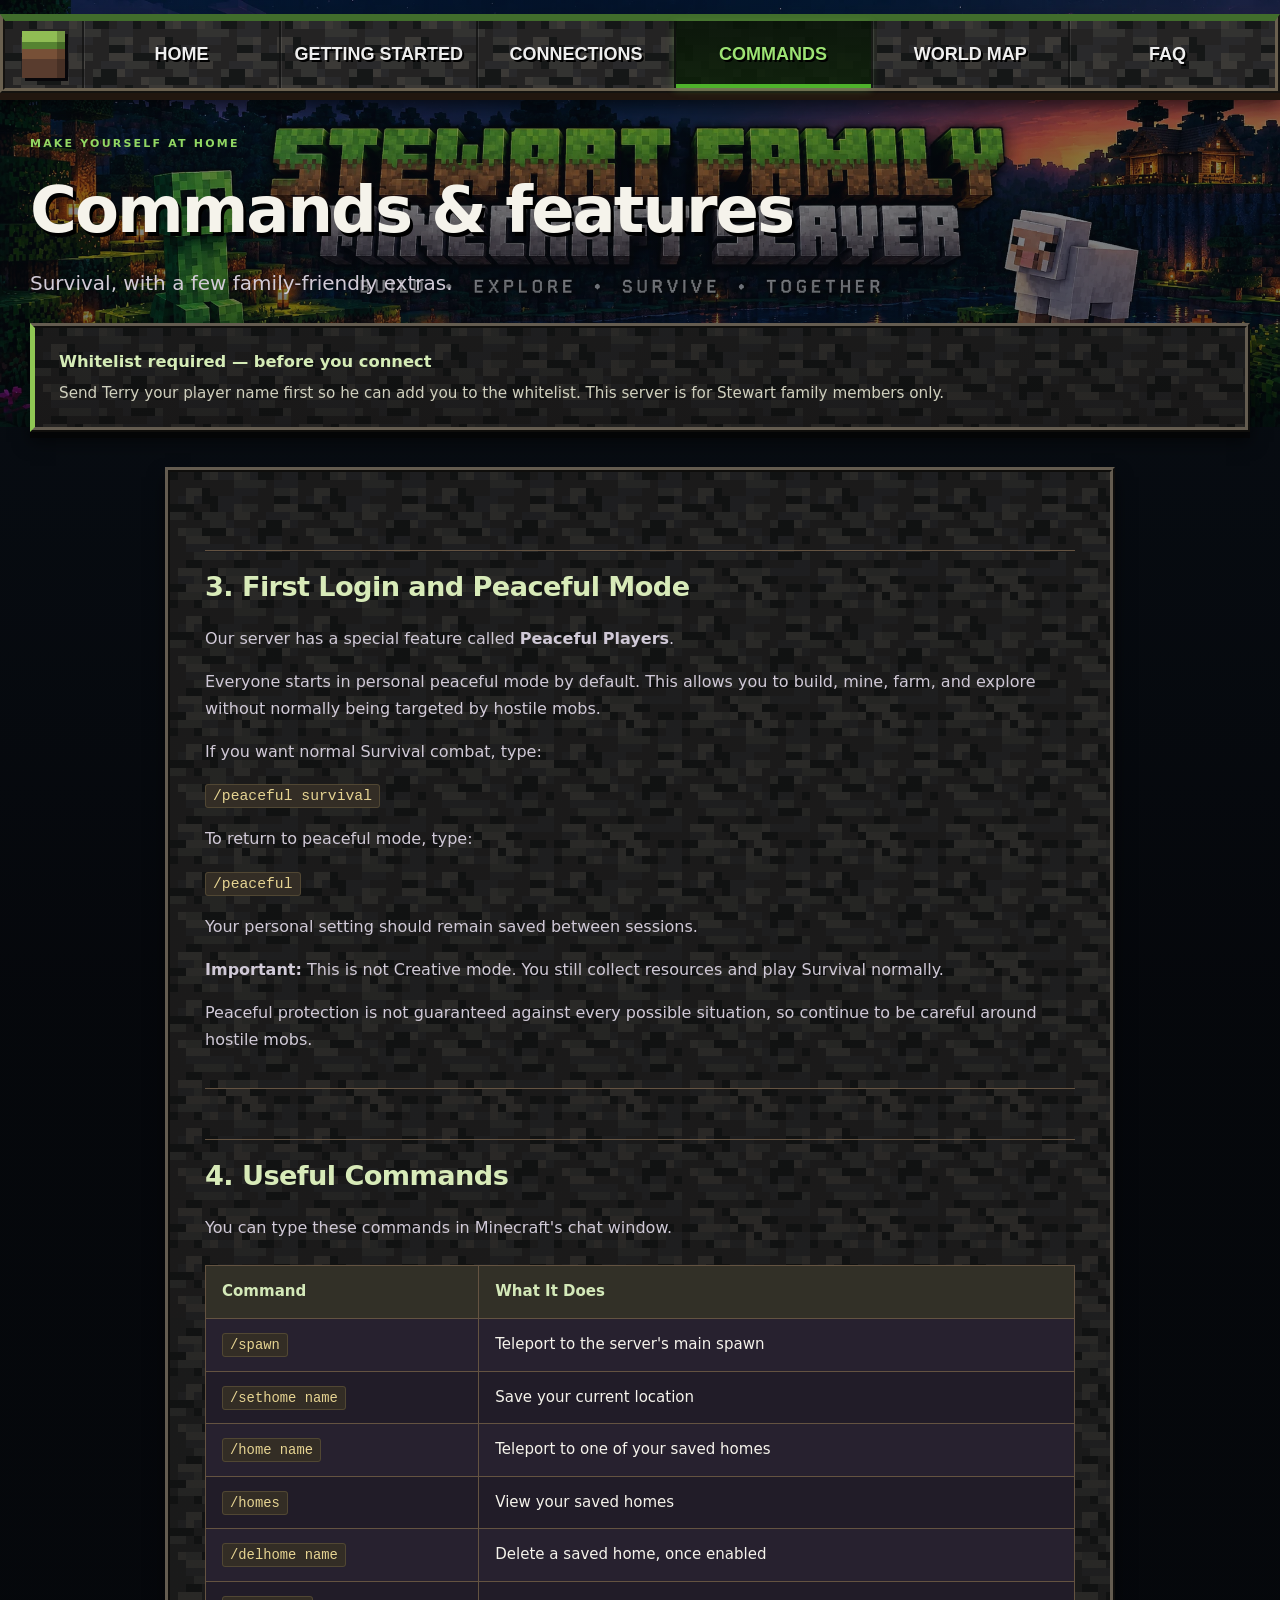
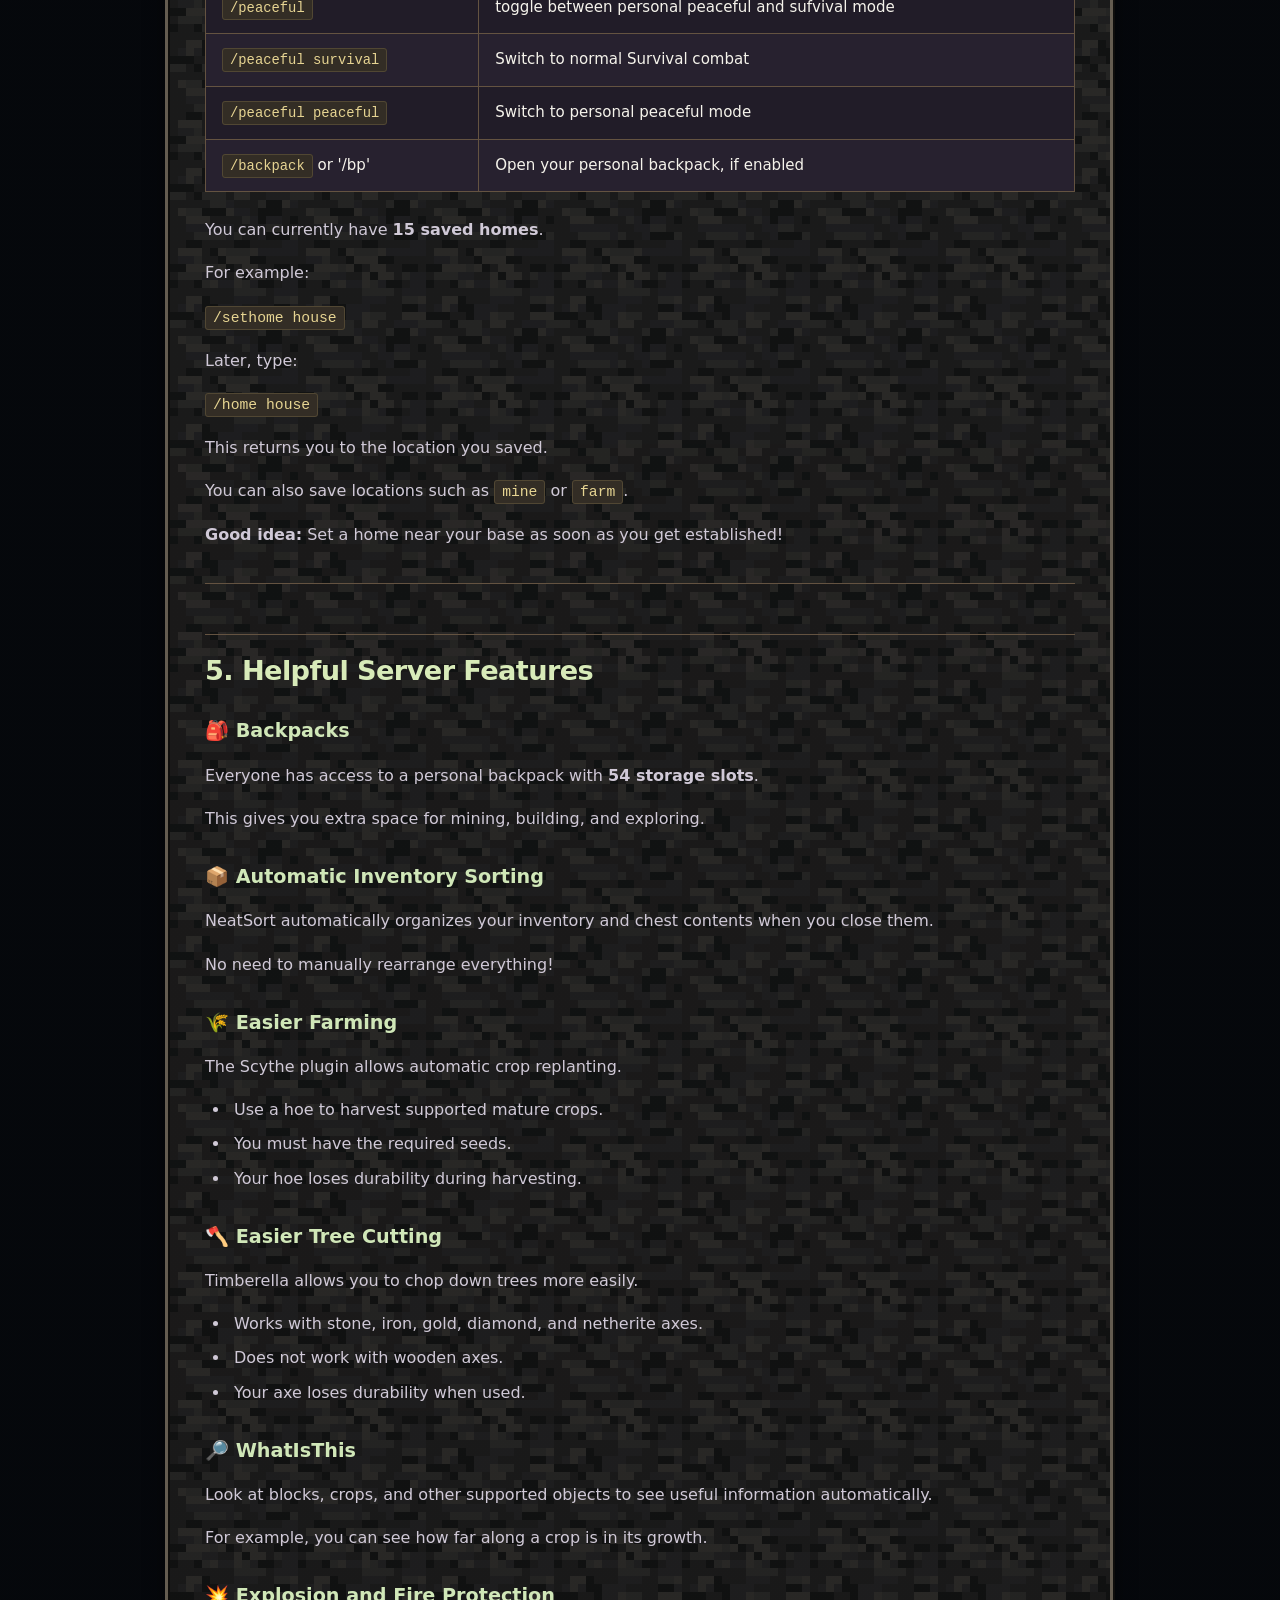
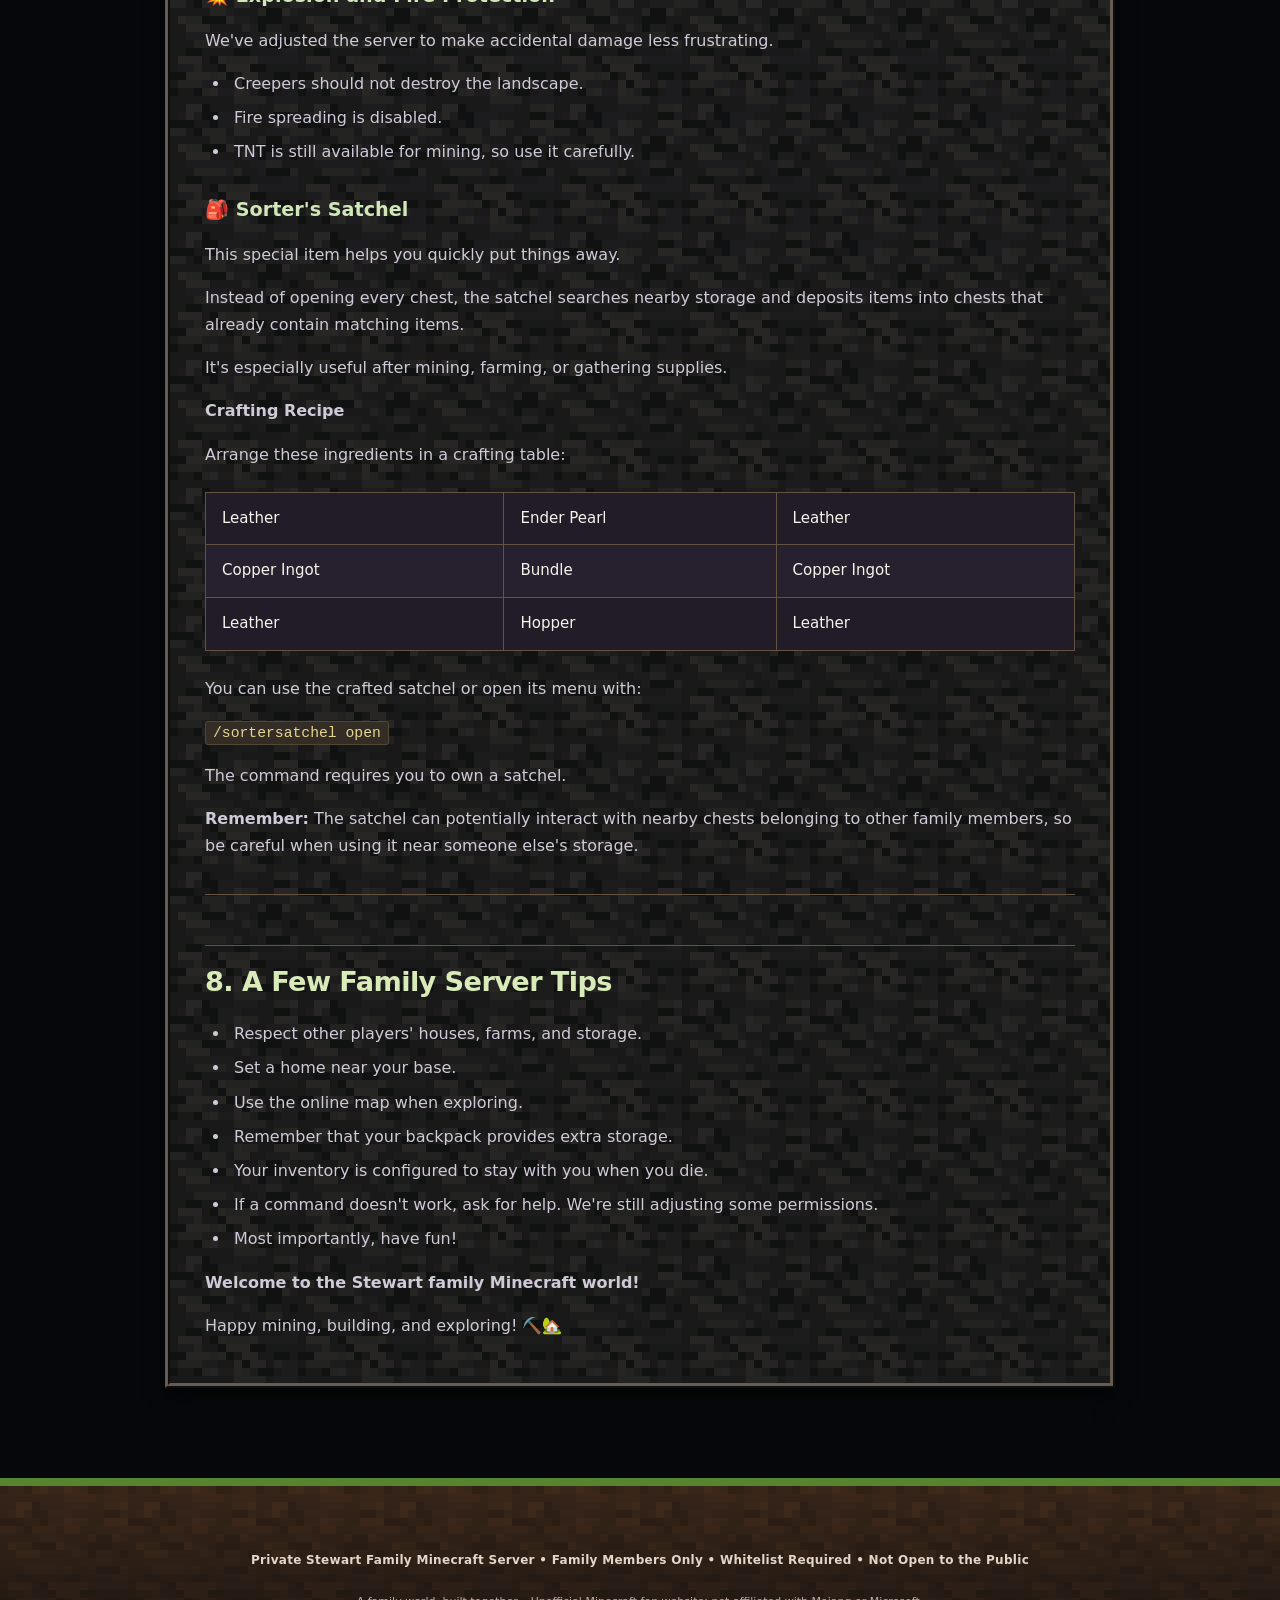
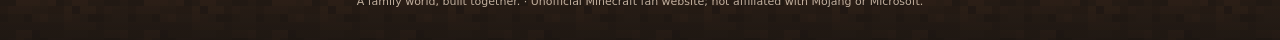
==== commit 7162c05d: "Update commands-features.html Changed from 3 homes to 15" ====
--- a/commands-features.html
+++ b/commands-features.html
@@ -24,7 +24,7 @@
 <tr><td><code>/peaceful peaceful</code></td><td>Switch to personal peaceful mode</td></tr>
 <tr><td><code>/backpack</code> or '/bp'</td><td>Open your personal backpack, if enabled</td></tr>
 </table></div>
-<p>You can currently have <strong>three saved homes</strong>.</p>
+<p>You can currently have <strong>15 saved homes</strong>.</p>
 <p>For example:</p>
 <p><code>/sethome house</code></p>
 <p>Later, type:</p>
@@ -103,4 +103,4 @@
 <li>Most importantly, have fun!
 </li></ul>
 <p><strong>Welcome to the Stewart family Minecraft world!</strong></p>
-<p>Happy mining, building, and exploring! ⛏️🏡</p></article></main><footer><p>Private Stewart Family Minecraft Server • Family Members Only • Whitelist Required • Not Open to the Public</p><small>A family world, built together. · Unofficial Minecraft fan website; not affiliated with Mojang or Microsoft.</small></footer><div aria-live="polite" class="toast" role="status"></div></body></html>+<p>Happy mining, building, and exploring! ⛏️🏡</p></article></main><footer><p>Private Stewart Family Minecraft Server • Family Members Only • Whitelist Required • Not Open to the Public</p><small>A family world, built together. · Unofficial Minecraft fan website; not affiliated with Mojang or Microsoft.</small></footer><div aria-live="polite" class="toast" role="status"></div></body></html>
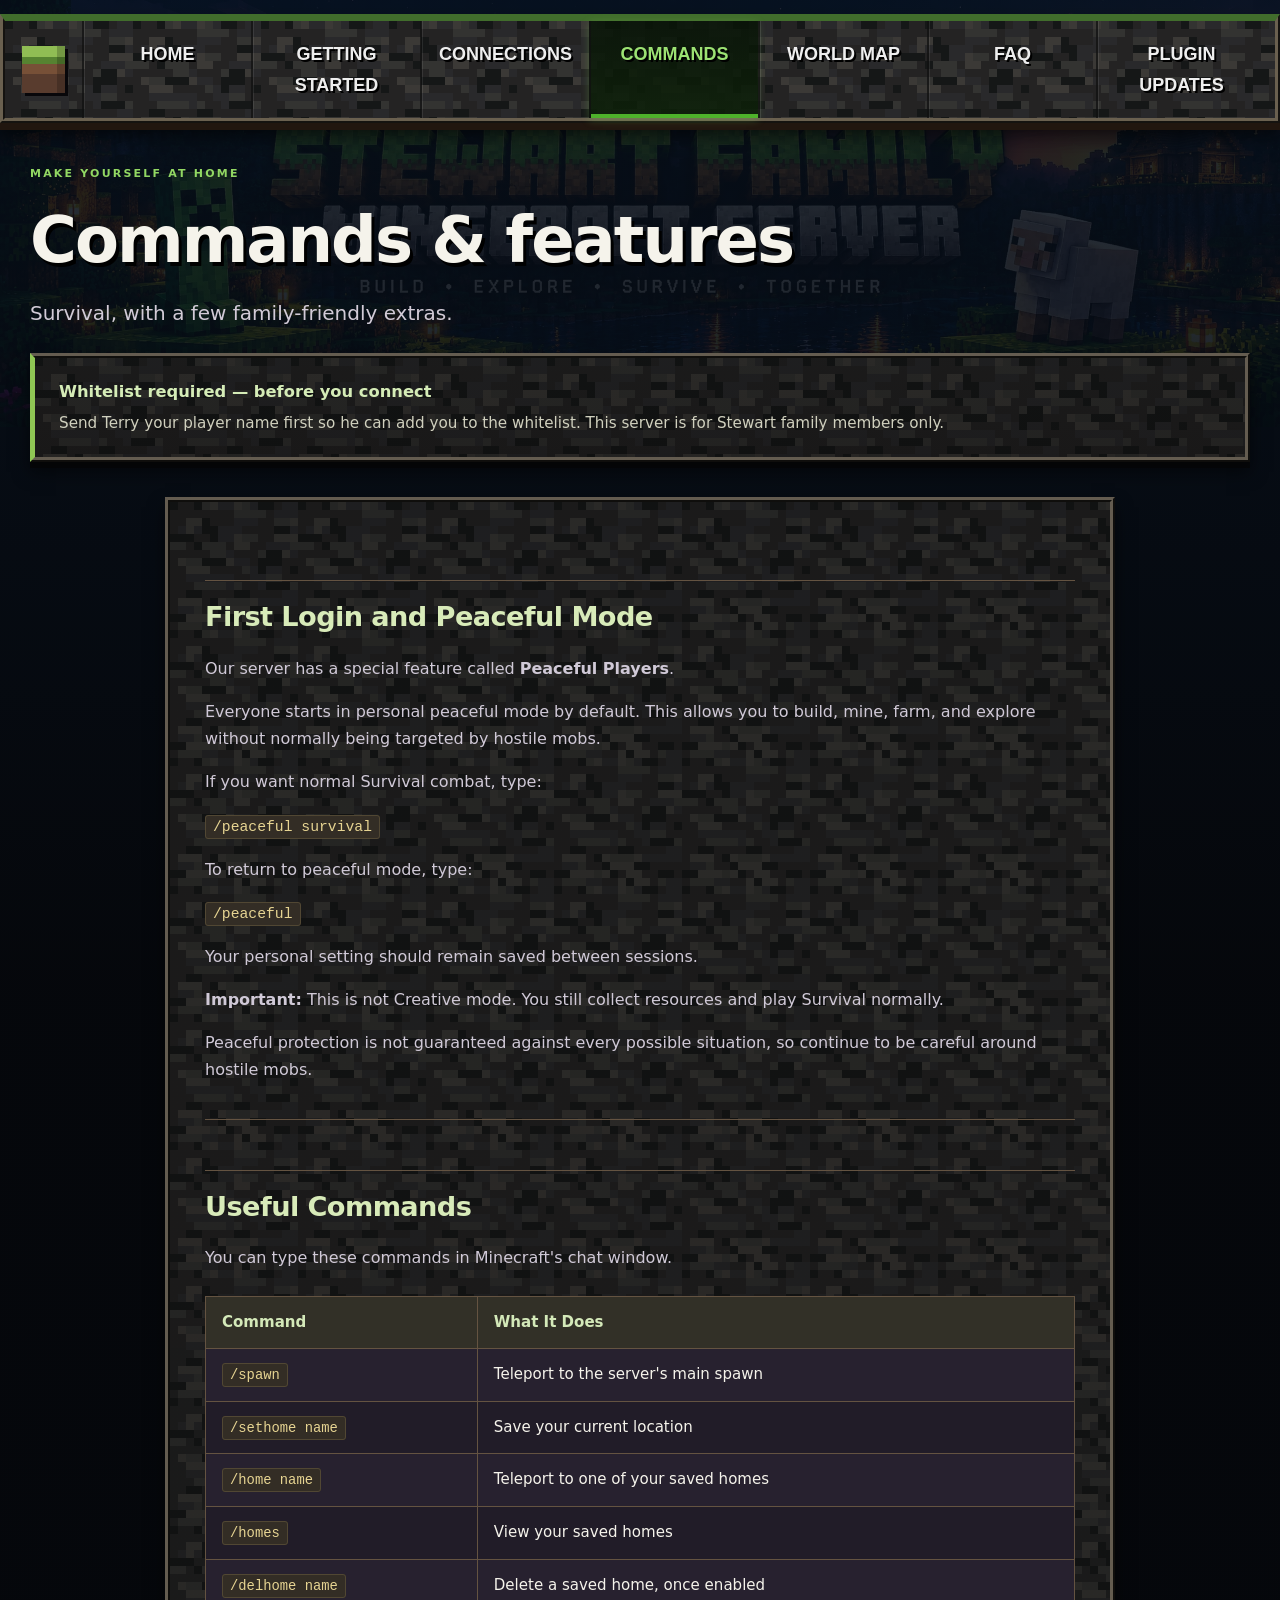
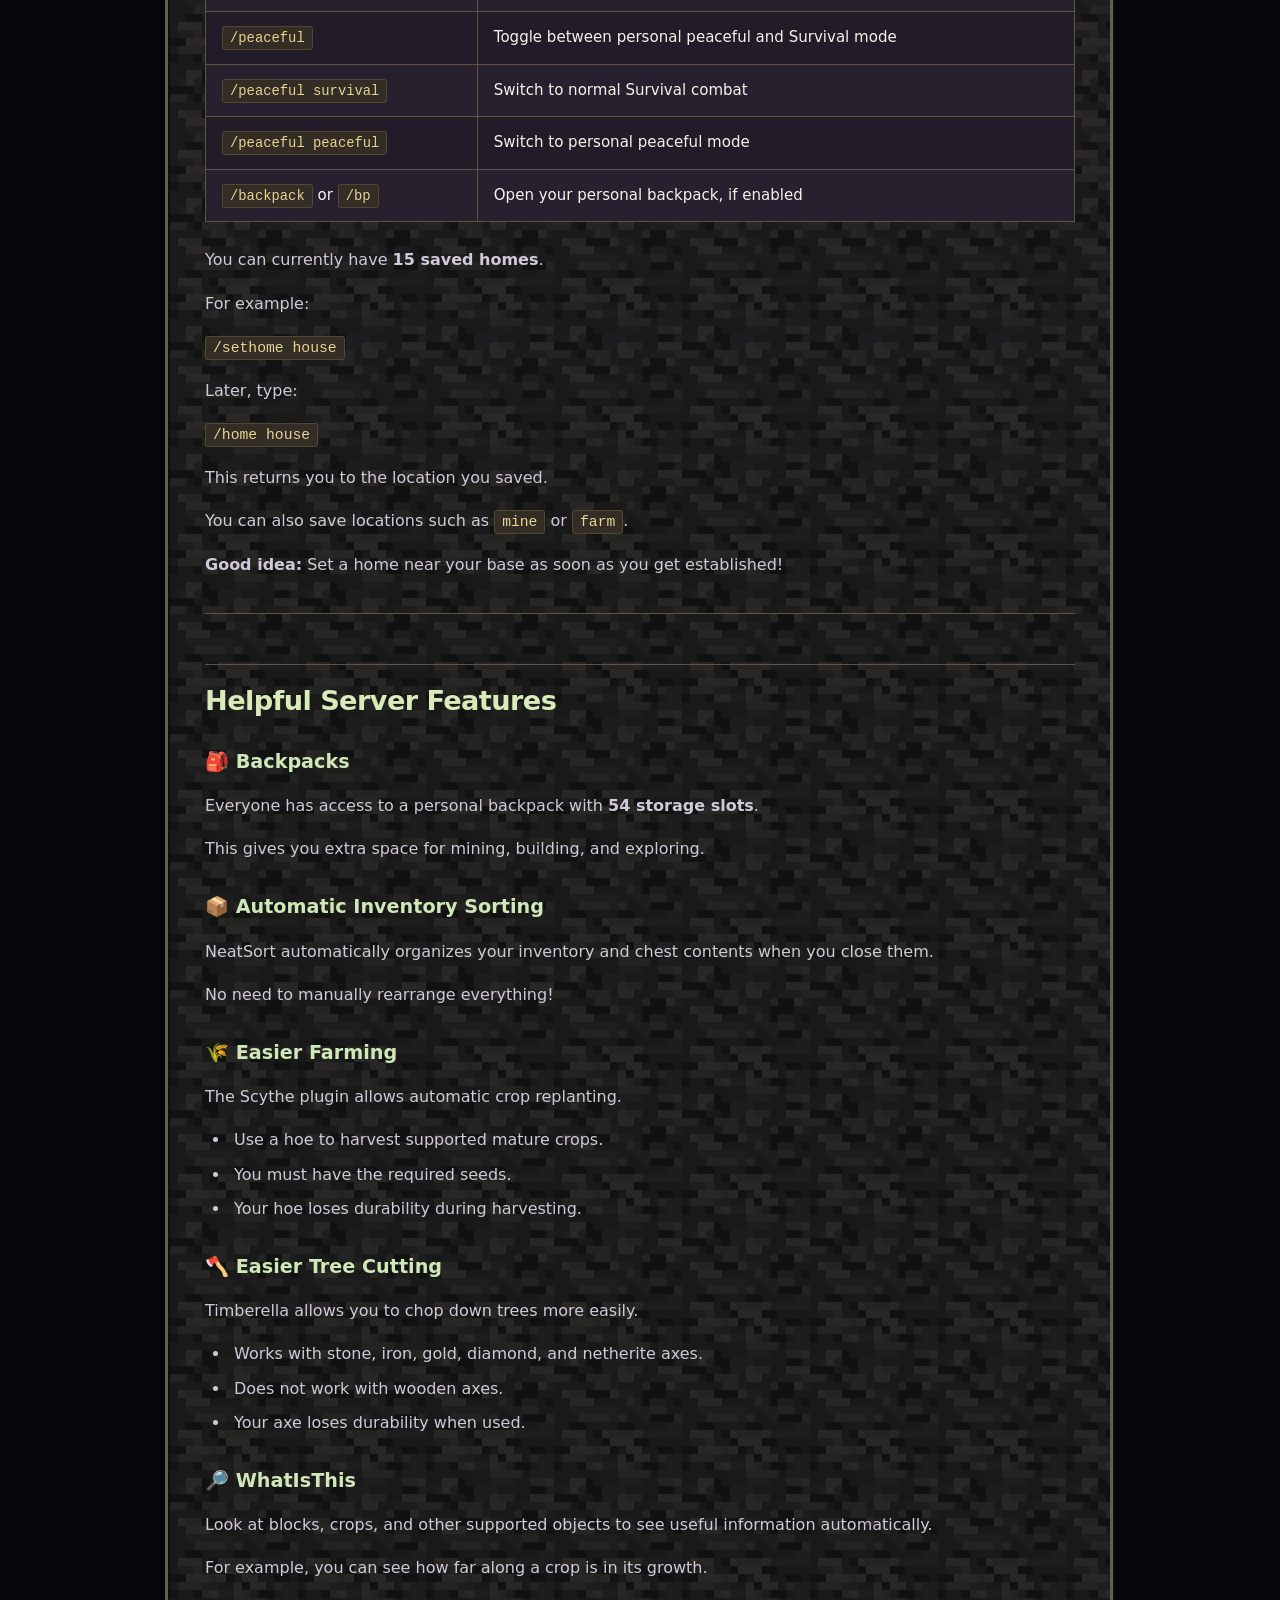
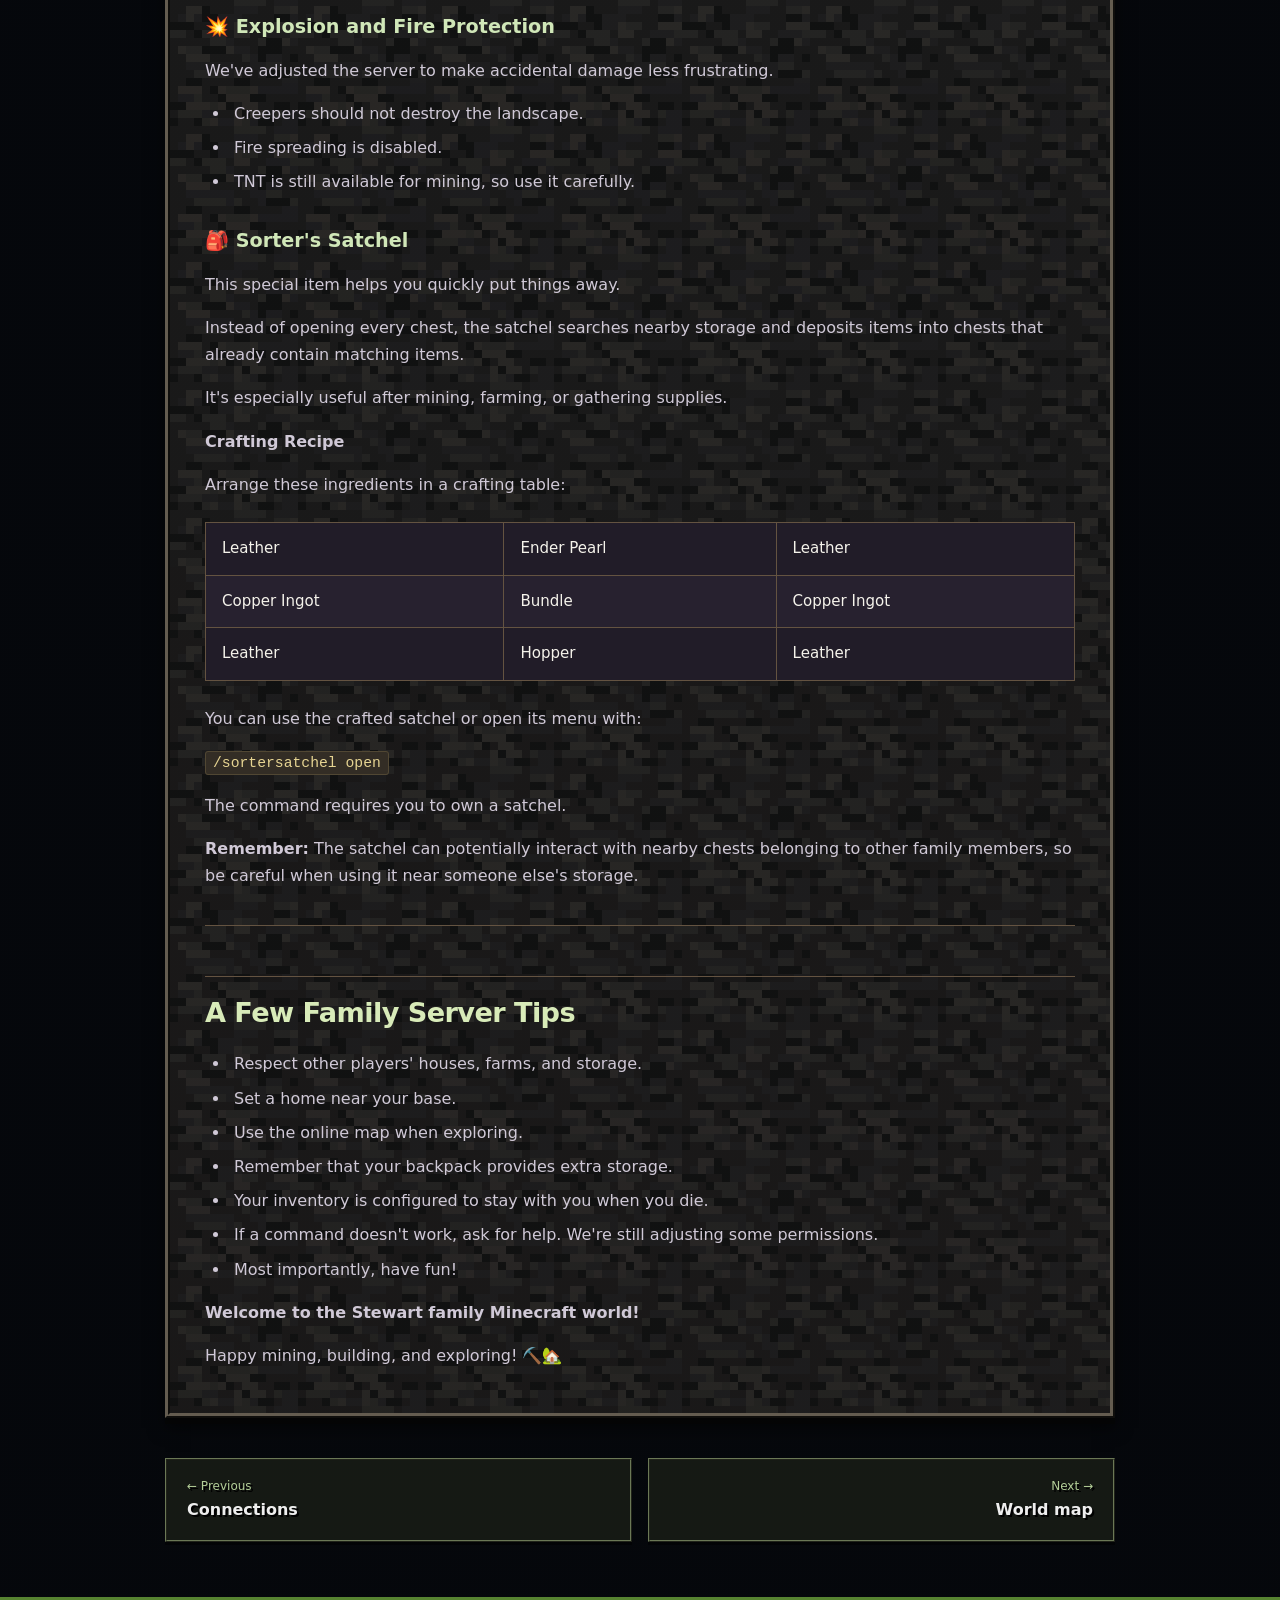
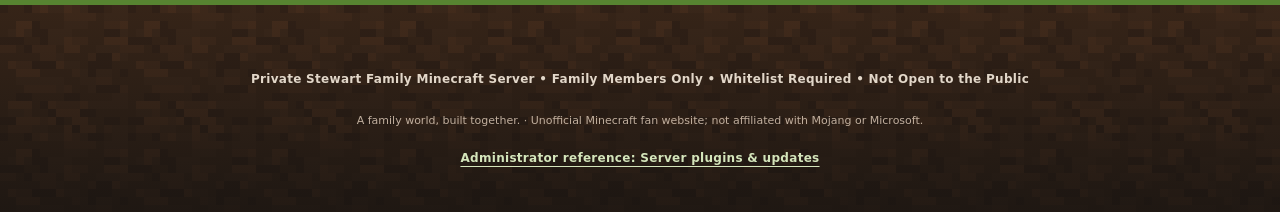
==== commit 89fe57f5: "Add files via upload" ====
--- a/commands-features.html
+++ b/commands-features.html
@@ -1,5 +1,6 @@
 <!DOCTYPE html>
-<html lang="en"><head><meta charset="utf-8"/><meta content="width=device-width,initial-scale=1" name="viewport"/><meta content="Private Stewart Family Minecraft Server. Connection guide, commands, features and world map. Whitelist required." name="description"/><meta content="#17131f" name="theme-color"/><title>Commands &amp; features | Stewart Family Minecraft</title><link href="assets/creeper.svg" rel="icon" type="image/svg+xml"/><link href="assets/style.css" rel="stylesheet"/><script defer="" src="assets/site.js"></script></head><body class="inner-page"><a class="skip" href="#main">Skip to content</a><header><div class="header-inner"><a class="brand" href="index.html"><span aria-hidden="true" class="grass-block"></span><span>STEWART FAMILY<small>MINECRAFT SERVER</small></span></a><nav aria-label="Main navigation"><a href="index.html">Home</a><a href="getting-started.html">Getting started</a><a href="connect.html">Connections</a><a aria-current="page" href="commands-features.html">Commands</a><a href="world-map.html">World map</a><a href="faq.html">FAQ</a></nav></div></header><main id="main"><p class="eyebrow">MAKE YOURSELF AT HOME</p><h1>Commands &amp; features</h1><p class="lead">Survival, with a few family-friendly extras.</p><aside class="notice"><strong>Whitelist required — before you connect</strong><span>Send Terry your player name first so he can add you to the whitelist. This server is for Stewart family members only.</span></aside><article class="prose"><h2 id="3-first-login-and-peaceful-mode">3. First Login and Peaceful Mode</h2>
+
+<html lang="en"><head><meta charset="utf-8"/><meta content="width=device-width,initial-scale=1" name="viewport"/><meta content="Private Stewart Family Minecraft Server. Connection guide, commands, features and world map. Whitelist required." name="description"/><meta content="#17131f" name="theme-color"/><title>Commands &amp; features | Stewart Family Minecraft</title><link href="assets/creeper.svg" rel="icon" type="image/svg+xml"/><link href="assets/style.css" rel="stylesheet"/><script defer="" src="assets/site.js"></script></head><body class="inner-page"><a class="skip" href="#main">Skip to content</a><header><div class="header-inner"><a aria-label="Stewart Family Minecraft home" class="brand" href="index.html"><span aria-hidden="true" class="grass-block"></span><span>STEWART FAMILY<small>MINECRAFT SERVER</small></span></a><nav aria-label="Main navigation"><a href="index.html">Home</a><a href="getting-started.html">Getting started</a><a href="connect.html">Connections</a><a aria-current="page" href="commands-features.html">Commands</a><a href="world-map.html">World map</a><a href="faq.html">FAQ</a><a href="plugin-updates.html">Plugin updates</a></nav></div></header><main id="main"><p class="eyebrow">MAKE YOURSELF AT HOME</p><h1>Commands &amp; features</h1><p class="lead">Survival, with a few family-friendly extras.</p><aside class="notice"><strong>Whitelist required — before you connect</strong><span>Send Terry your player name first so he can add you to the whitelist. This server is for Stewart family members only.</span></aside><article class="prose"><h2 id="3-first-login-and-peaceful-mode">First Login and Peaceful Mode</h2>
 <p>Our server has a special feature called <strong>Peaceful Players</strong>.</p>
 <p>Everyone starts in personal peaceful mode by default. This allows you to build, mine, farm, and explore without normally being targeted by hostile mobs.</p>
 <p>If you want normal Survival combat, type:</p>
@@ -10,7 +11,7 @@
 <p><strong>Important:</strong> This is not Creative mode. You still collect resources and play Survival normally.</p>
 <p>Peaceful protection is not guaranteed against every possible situation, so continue to be careful around hostile mobs.</p>
 <hr/>
-<h2 id="4-useful-commands">4. Useful Commands</h2>
+<h2 id="4-useful-commands">Useful Commands</h2>
 <p>You can type these commands in Minecraft's chat window.</p>
 <div class="table-wrap"><table>
 <tr><th>Command</th><th>What It Does</th></tr>
@@ -19,10 +20,10 @@
 <tr><td><code>/home name</code></td><td>Teleport to one of your saved homes</td></tr>
 <tr><td><code>/homes</code></td><td>View your saved homes</td></tr>
 <tr><td><code>/delhome name</code></td><td>Delete a saved home, once enabled</td></tr>
-<tr><td><code>/peaceful</code></td><td>toggle between personal peaceful  and sufvival mode</td></tr>
+<tr><td><code>/peaceful</code></td><td>Toggle between personal peaceful and Survival mode</td></tr>
 <tr><td><code>/peaceful survival</code></td><td>Switch to normal Survival combat</td></tr>
 <tr><td><code>/peaceful peaceful</code></td><td>Switch to personal peaceful mode</td></tr>
-<tr><td><code>/backpack</code> or '/bp'</td><td>Open your personal backpack, if enabled</td></tr>
+<tr><td><code>/backpack</code> or <code>/bp</code></td><td>Open your personal backpack, if enabled</td></tr>
 </table></div>
 <p>You can currently have <strong>15 saved homes</strong>.</p>
 <p>For example:</p>
@@ -33,7 +34,7 @@
 <p>You can also save locations such as <code>mine</code> or <code>farm</code>.</p>
 <p><strong>Good idea:</strong> Set a home near your base as soon as you get established!</p>
 <hr/>
-<h2 id="5-helpful-server-features">5. Helpful Server Features</h2>
+<h2 id="5-helpful-server-features">Helpful Server Features</h2>
 <h3 id="backpacks">🎒 Backpacks</h3>
 <p>Everyone has access to a personal backpack with <strong>54 storage slots</strong>.</p>
 <p>This gives you extra space for mining, building, and exploring.</p>
@@ -86,7 +87,7 @@
 <p>The command requires you to own a satchel.</p>
 <p><strong>Remember:</strong> The satchel can potentially interact with nearby chests belonging to other family members, so be careful when using it near someone else's storage.</p>
 <hr/>
-<h2 id="8-a-few-family-server-tips">8. A Few Family Server Tips</h2>
+<h2 id="8-a-few-family-server-tips">A Few Family Server Tips</h2>
 <ul>
 <li>Respect other players' houses, farms, and storage.
 </li>
@@ -103,4 +104,4 @@
 <li>Most importantly, have fun!
 </li></ul>
 <p><strong>Welcome to the Stewart family Minecraft world!</strong></p>
-<p>Happy mining, building, and exploring! ⛏️🏡</p></article></main><footer><p>Private Stewart Family Minecraft Server • Family Members Only • Whitelist Required • Not Open to the Public</p><small>A family world, built together. · Unofficial Minecraft fan website; not affiliated with Mojang or Microsoft.</small></footer><div aria-live="polite" class="toast" role="status"></div></body></html>
+<p>Happy mining, building, and exploring! ⛏️🏡</p></article><nav aria-label="Guide pages" class="page-flow"><a href="connect.html" rel="prev"><small>← Previous</small><strong>Connections</strong></a><a href="world-map.html" rel="next"><small>Next →</small><strong>World map</strong></a></nav></main><footer><p>Private Stewart Family Minecraft Server • Family Members Only • Whitelist Required • Not Open to the Public</p><small>A family world, built together. · Unofficial Minecraft fan website; not affiliated with Mojang or Microsoft.</small><p class="admin-link"><a href="plugin-updates.html">Administrator reference: Server plugins &amp; updates</a></p></footer><div aria-live="polite" class="toast" role="status"></div></body></html>
--- a/assets/style.css
+++ b/assets/style.css
@@ -3,3 +3,8 @@
 /* Reference artwork revision: textured stone, dirt, grass, and dimensional controls. */
 :root{--green:#92d863;--edge:#645341;--ink:#f5f3eb;--muted:#d6d0c8;--bg:#090e14}body{background:linear-gradient(#07101c66,#05070be8 1000px),url('family-hero.webp') center top/100% auto no-repeat fixed,#090d11}header{max-width:1320px;margin:14px auto 0;background:url('stone.svg');border:5px ridge #6a604f;border-top:7px solid #416d2c;box-shadow:0 7px 0 #21160f,0 12px 18px #000a}.header-inner{padding:0 10px;max-width:none;gap:10px}.brand{padding:10px 7px}.brand>span:last-child{display:none}.brand .grass-block{width:43px;height:47px}nav{flex:1;gap:0;justify-content:stretch}nav a{flex:1;text-align:center;padding:18px 10px;border-left:2px solid #111b;box-shadow:inset 1px 0 #ffffff16;color:#eee;font-family:Impact,'Arial Narrow',sans-serif;text-transform:uppercase;font-size:18px;text-shadow:2px 2px #000}nav a[aria-current]{background:linear-gradient(#081407db,#0d2109dc);color:#9ce273;box-shadow:inset 0 -4px #4eb22b,0 2px 8px #8de15c44}main{max-width:1390px;padding:26px 30px 55px}.home main{padding-top:10px}.reference-hero{margin:0 -10px 12px}.reference-hero img{display:block;width:100%;height:auto;aspect-ratio:3/1;object-fit:cover}.sr-only{position:absolute;width:1px;height:1px;padding:0;margin:-1px;overflow:hidden;clip:rect(0,0,0,0);white-space:nowrap;border:0}.private-panel,.tile,.edition-panel,.inner-page .prose,.inner-page .faq,.notice,.server-bar,.map-panel{background:linear-gradient(#08090955,#09080866),url('stone.svg');border:5px ridge #645c50;box-shadow:0 6px 0 #050505b0,0 10px 16px #0008}.private-panel,.tile,.edition-panel{border-top:9px solid #597d31;position:relative}.private-panel:before,.tile:before,.edition-panel:before{content:'';height:6px;position:absolute;top:-9px;left:0;right:0;background:repeating-linear-gradient(90deg,#729738 0 13px,#41682b 13px 23px,#87a446 23px 29px,#4f7631 29px 42px)}.private-panel{display:flex;align-items:center;gap:28px;padding:22px 30px;margin:10px 24px 24px;background-image:linear-gradient(#120e0bc9,#120e0be6),url('dirt.svg')}.private-panel h2{color:#ffcf5d;font-family:Impact,'Arial Narrow',sans-serif;text-transform:uppercase;font-size:30px;letter-spacing:1px;margin:0 0 8px;text-shadow:2px 3px #000}.private-panel p{margin:5px 0;font-size:16px;line-height:1.5}.lock-icon{color:#e4af3c;font-size:90px;text-shadow:3px 4px #533515;line-height:1}.quick-links{display:grid;grid-template-columns:repeat(4,1fr);gap:20px;margin:22px 0}.tile{display:flex;align-items:center;gap:15px;padding:16px 18px;color:white;text-decoration:none;background-image:linear-gradient(#100b0866,#100b0899),url('dirt.svg')}.tile h2{font-family:Impact,'Arial Narrow',sans-serif;font-size:22px;letter-spacing:.6px;text-transform:uppercase;text-shadow:2px 3px #000;margin:0}.tile p{margin:4px 0 0;font-size:13px}.tile>span:last-child{font-size:36px;margin-left:auto;color:#ccc}.tile-icon{font-size:52px;line-height:1;color:#a3ce9b;text-shadow:3px 4px #000}.tile .grass-block{width:46px;height:49px}.book-icon{color:#be79bf}.edition-grid{display:grid;grid-template-columns:1fr 1fr 1.12fr;gap:22px}.edition-panel{padding:20px;display:flex;flex-direction:column}.edition-panel h2{font-family:Impact,'Arial Narrow',sans-serif;letter-spacing:.5px;font-size:25px;text-transform:uppercase;text-shadow:2px 3px #000;margin:0 0 5px;display:flex;align-items:center;gap:16px}.edition-panel h2 .grass-block{width:44px;height:46px}.edition-panel>p{margin:6px 0 14px;line-height:1.45}.address-box{display:flex;border:2px ridge #888;border-radius:5px;background:#0c0e0f;margin-top:auto;min-width:0}.address-box code{background:none;border:0;flex:1;padding:10px;font:600 clamp(14px,1.55vw,23px)/1.4 system-ui;color:#f7f7f1;white-space:nowrap}.address-box button{padding:4px 13px;border:0;border-left:2px solid #46533d;font-size:25px;background:linear-gradient(#3d7b35,#183b1d);color:white}.edition-panel .port{font-size:12px;color:#d7cdb6;margin:4px 0}.badges{display:flex;gap:6px;flex-wrap:wrap}.badges span{display:inline-block;background:linear-gradient(#363a2d,#171b13);border:2px ridge #646754;border-radius:20px;font-size:12px;padding:4px 10px;box-shadow:0 3px 2px #000}.badges span:before{content:'◆';color:#e8c55d;margin-right:6px}.button,button{background:linear-gradient(#458e30,#24511d);color:#fff;border:3px ridge #68a74e;border-bottom:4px solid #15340f;box-shadow:0 3px 0 #0008;text-shadow:1px 2px #10200d}.button:hover,button:hover{background:linear-gradient(#5baf43,#337526);color:white}.edition-panel .button{display:flex;align-items:center;justify-content:center;gap:20px;font-size:16px;text-align:center}.blue{background:linear-gradient(#1e739c,#104668);border-color:#4c97b1;border-bottom-color:#102b3a}.world-preview{padding:10px 15px 18px;overflow:hidden}.world-art{height:125px;background:url('family-hero.webp') 90% 40%/220% auto;margin:-10px -15px 15px}.world-preview h2{font-size:23px}.world-preview p{font-size:14px}.world-preview .button{margin-top:auto}.inner-page .prose{padding:28px 35px;max-width:950px}.inner-page .faq{padding:15px;max-width:950px}.inner-page main>h1{text-shadow:3px 4px #000}.inner-page .prose h2{color:#d8ebb9}.inner-page .notice{border-left:5px solid #8fc654}.inner-page .source-note{background:#0b0d0bd9;padding:15px}footer{background:linear-gradient(#38231599,#1b1511dd),url('dirt.svg');border-top:8px solid #578431}.inner-page details{background:#151512d9}.inner-page .callout{background:#151512dd;padding:20px}@media(max-width:1100px){.header-inner{flex-direction:row;align-items:center}nav a{font-size:15px;padding:15px 7px}.quick-links{gap:12px}.tile{padding:14px 10px;gap:8px}.tile h2{font-size:19px}.tile-icon{font-size:36px}.edition-grid{gap:14px}.edition-panel{padding:15px}.edition-panel h2{font-size:22px}.address-box code{font-size:15px}.private-panel{margin-left:0;margin-right:0}}@media(max-width:760px){header{margin:8px 12px 0}.header-inner{flex-direction:column;padding:0;gap:0}.brand{display:none}nav{width:100%;flex-wrap:wrap}nav a{flex:1 0 30%;font-size:15px;padding:10px 5px;border-bottom:1px solid #080808}main{padding:18px 16px 40px}.reference-hero{margin:0 -12px 15px}.reference-hero img{aspect-ratio:2.4/1;object-fit:cover}.private-panel{padding:17px;gap:12px}.private-panel h2{font-size:24px}.private-panel p{font-size:14px}.lock-icon{display:none}.quick-links{grid-template-columns:1fr 1fr;gap:12px}.tile h2{font-size:19px}.tile p{font-size:12px}.tile .grass-block{width:28px;height:32px}.tile-icon{font-size:32px}.edition-grid{grid-template-columns:1fr}.edition-panel{padding:20px}.edition-panel h2{font-size:26px}.address-box code{font-size:20px}.world-art{height:190px}.inner-page .prose{padding:15px}.inner-page .faq{padding:6px}.home main{padding-top:12px}}@media print{.inner-page .prose{background:white;border:0;box-shadow:none;padding:0}.reference-hero{display:none}}
 @media(max-width:760px){.reference-hero img{aspect-ratio:3/1;object-fit:contain}}
+/* Guide navigation and administrator reference additions. */
+.page-flow{display:flex;gap:16px;justify-content:space-between;margin:40px auto 0;max-width:950px;flex-wrap:wrap}.page-flow a{display:flex;flex:1 1 220px;flex-direction:column;text-align:left;padding:16px 20px;background:#181b15e8;border:2px ridge #6b7856;text-transform:none;font:inherit;box-shadow:0 3px #0008}.page-flow a:last-child{text-align:right}.page-flow small{font-size:12px;color:#b3ce98}.page-flow strong{font-size:16px;color:#eee}.guide-roadmap{max-width:950px;margin:30px auto;padding:22px 30px;background:#151811e8;border:2px ridge #63724c}.guide-roadmap h2{margin-top:0;font-size:1.5rem}.guide-roadmap li{padding:4px 0}.review-date{font-size:13px;color:#c8c7b7}.admin-link a{color:#d4e5bb;font-size:12px}.prose a{overflow-wrap:anywhere}@media(max-width:650px){.guide-roadmap{padding:18px}.page-flow a{flex-basis:100%}}@media print{.page-flow,.admin-link{display:none}}
+/* Keep article titles readable above the illustrated backdrop. */
+body.inner-page{background:linear-gradient(#07101cdb,#05070bf2 1000px),url('family-hero.webp') center top/100% auto no-repeat fixed,#090d11}
+.plugin-index{display:flex;gap:8px;flex-wrap:wrap;margin:20px 0}.plugin-index a{padding:7px 10px;background:#1b2418;border:1px solid #596c43;font-size:13px;text-decoration:none}.plugin-entry{padding:8px 0 20px;border-bottom:1px solid #5b534466;scroll-margin-top:22px}.plugin-group{border-left:3px solid #8bb35a;padding-left:20px}.managed-plugins{display:grid;grid-template-columns:1fr 1fr;gap:0 28px}.managed-plugins .plugin-entry{min-width:0}.managed-plugins .plugin-entry a{display:inline-block;padding:7px 0;line-height:1.5}@media(max-width:760px){.managed-plugins{grid-template-columns:1fr}.plugin-group{padding-left:12px}.plugin-index a{padding:10px}}
